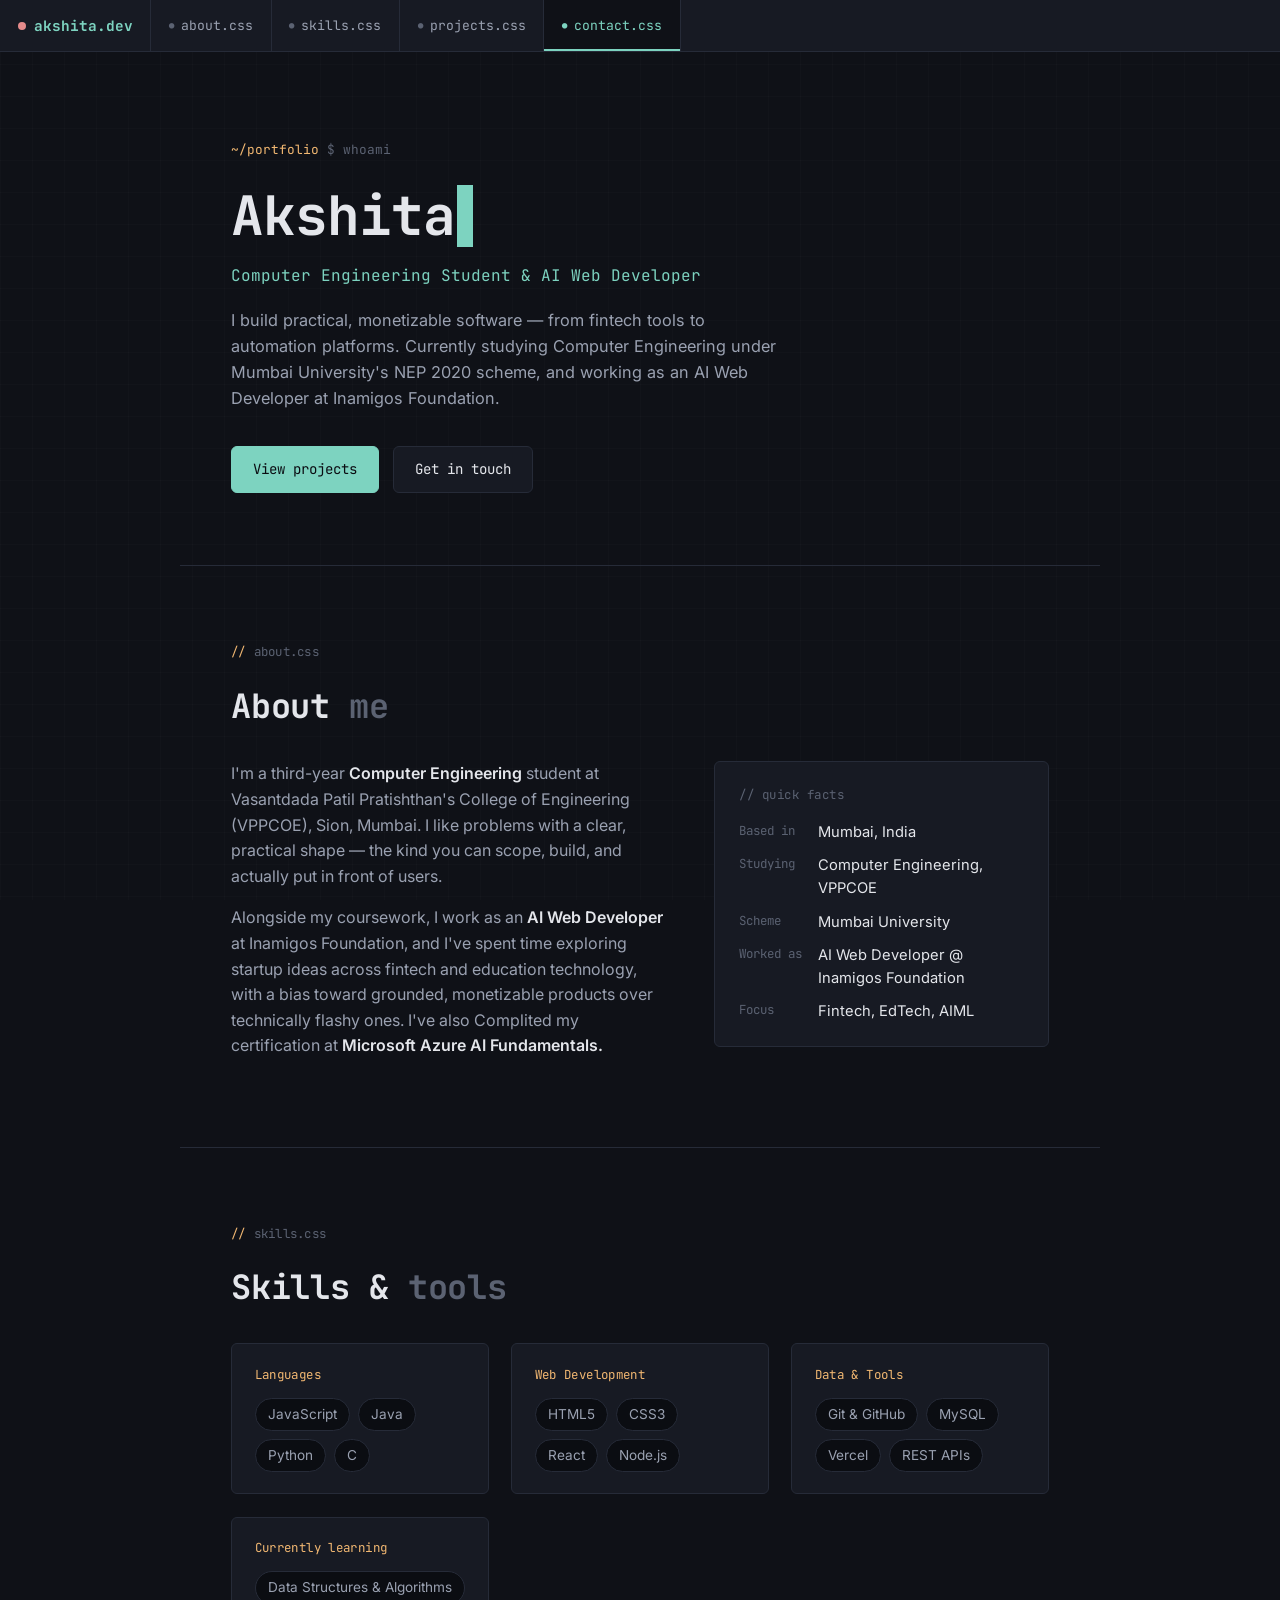
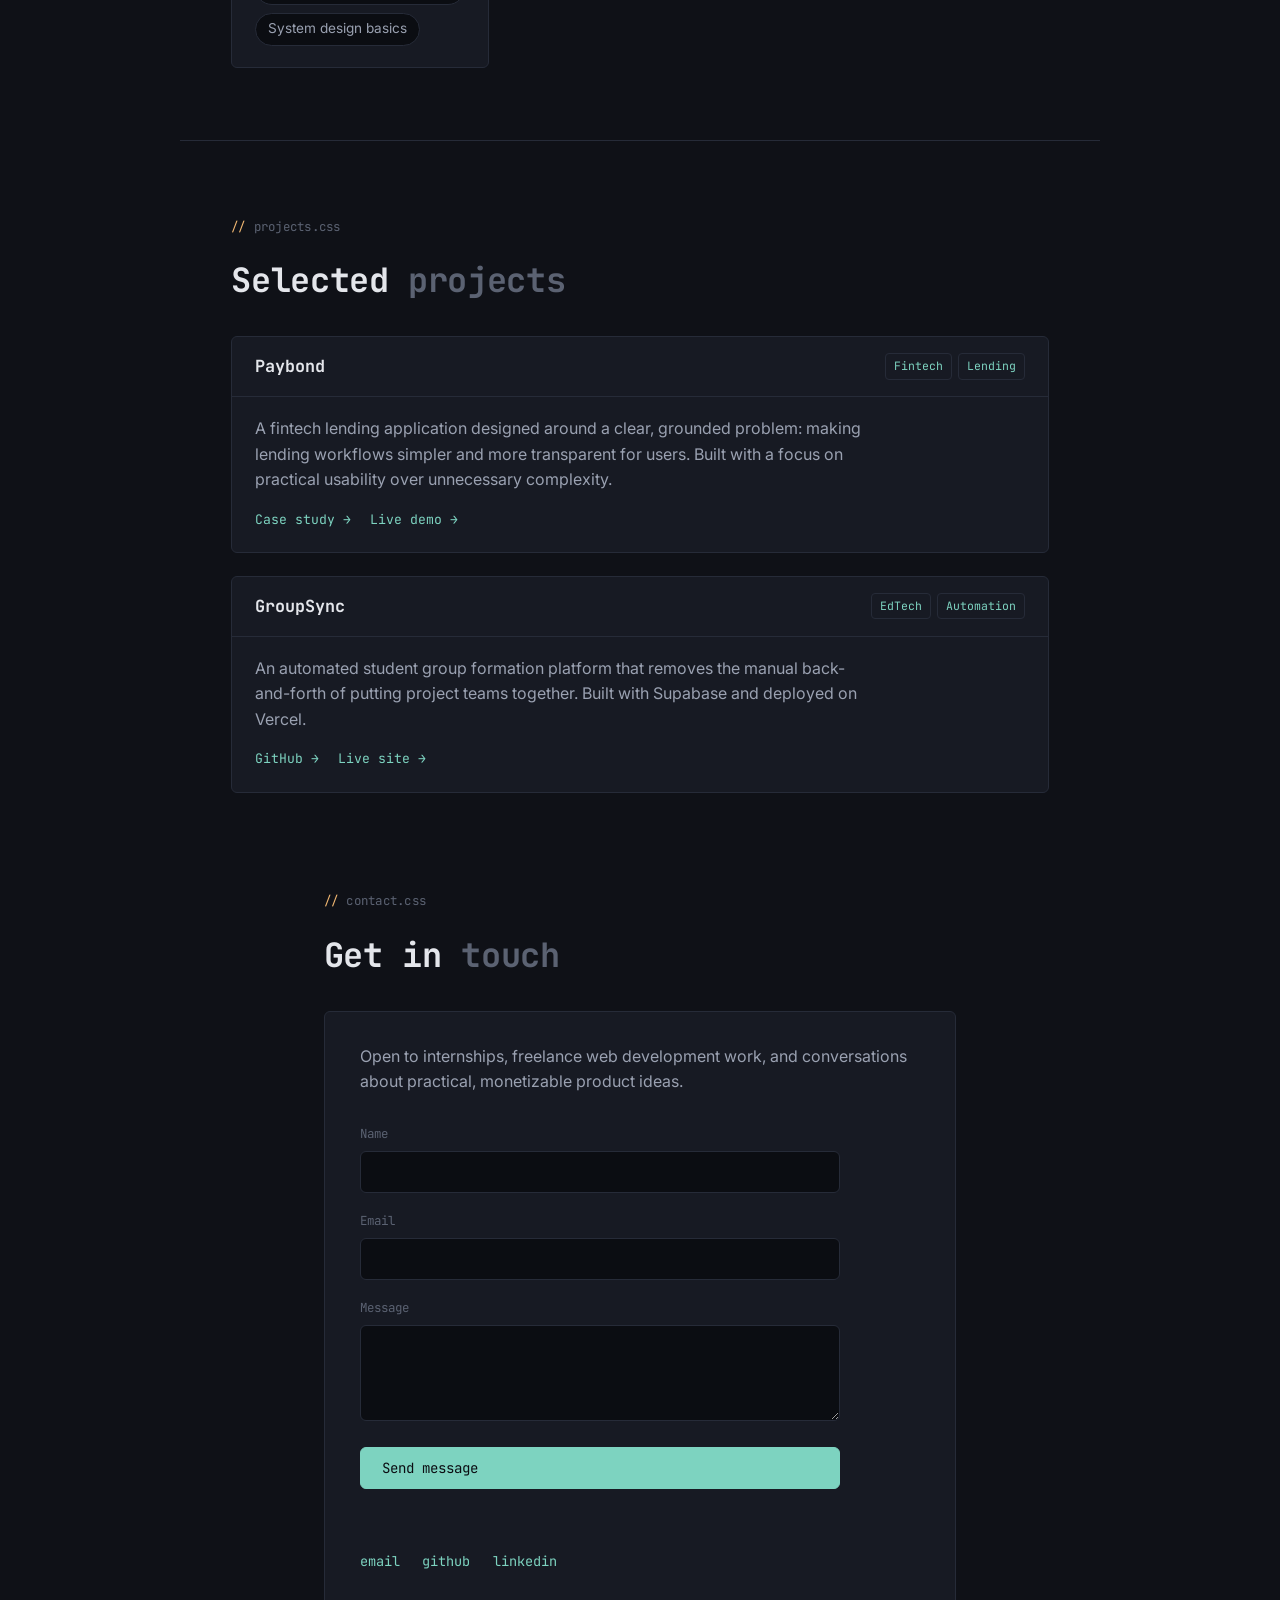
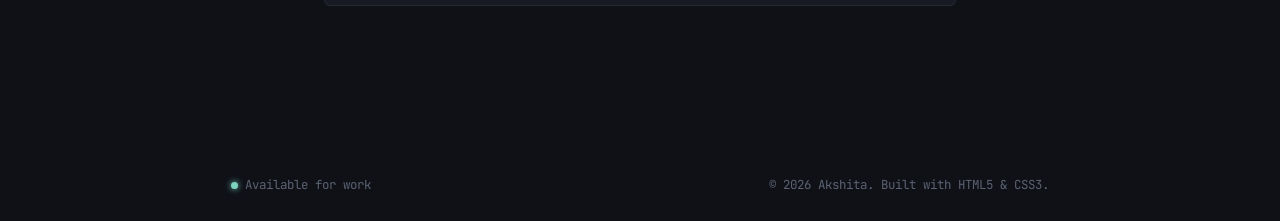
==== HTML 5/index.html @ 2f01c95e "Add Azure certification, languages, and GroupSync live link" ====
<!DOCTYPE html>
<html lang="en">
<head>
<meta charset="UTF-8">
<meta name="viewport" content="width=device-width, initial-scale=1.0">
<title>Akshita — Computer Engineering Portfolio</title>
<meta name="description" content="Portfolio of Akshita, Computer Engineering student and AI Web Developer.">

<!-- Fonts -->
<link rel="preconnect" href="https://fonts.googleapis.com">
<link href="https://fonts.googleapis.com/css2?family=Inter:wght@400;500;600&family=JetBrains+Mono:wght@400;500;700&display=swap" rel="stylesheet">

<!-- One stylesheet per section, plus a shared base -->
<link rel="stylesheet" href="../CSS%203/base.css">
<link rel="stylesheet" href="../CSS%203/header.css">
<link rel="stylesheet" href="../CSS%203/about.css">
<link rel="stylesheet" href="../CSS%203/skills.css">
<link rel="stylesheet" href="../CSS%203/projects.css">
<link rel="stylesheet" href="../CSS%203/contact.css">
<link rel="stylesheet" href="../CSS%203/footer.css">
</head>
<body>

<!-- ============ HEADER / NAV ============ -->
<header>
  <nav class="tabbar" aria-label="Section navigation">
    <div class="tabbar__brand">
      <span class="tabbar__brand-dot" aria-hidden="true"></span>
      akshita.dev
    </div>
    <ul class="tabbar__tabs">
      <li><a href="#about" class="is-active">about.css</a></li>
      <li><a href="#skills">skills.css</a></li>
      <li><a href="#projects">projects.css</a></li>
      <li><a href="#contact">contact.css</a></li>
    </ul>
  </nav>

  <div class="hero">
    <p class="hero__path"><span class="accent">~/portfolio</span> $ whoami</p>
    <h1 class="hero__title">Akshita<span class="cursor">&nbsp;</span></h1>
    <p class="hero__role">Computer Engineering Student &amp; AI Web Developer</p>
    <p class="hero__desc">
      I build practical, monetizable software — from fintech tools to
      automation platforms. Currently studying Computer Engineering under
      Mumbai University's NEP 2020 scheme, and working as an AI Web Developer
      at Inamigos Foundation.
    </p>
    <div class="hero__actions">
      <a href="#projects" class="btn btn-primary">View projects</a>
      <a href="#contact" class="btn">Get in touch</a>
    </div>
  </div>
</header>

<main>

  <!-- ============ ABOUT ============ -->
  <section id="about">
    <p class="file-tag">about.css</p>
    <h2 class="section-title">About <span class="dim">me</span></h2>
    <div class="about__grid">
      <div class="about__text">
        <p>
          I'm a third-year <strong>Computer Engineering</strong> student at
          Vasantdada Patil Pratishthan's College of Engineering (VPPCOE),
          Sion, Mumbai. I like problems with a clear, practical shape —
          the kind you can scope, build, and actually put in front of users.
        </p>
        <p>
          Alongside my coursework, I work as an <strong>AI Web Developer</strong>
          at Inamigos Foundation, and I've spent time exploring startup ideas
          across fintech and education technology, with a bias toward
          grounded, monetizable products over technically flashy ones.
          I've also Complited my certification at <strong>Microsoft Azure AI Fundamentals.</strong>
        </p>
      </div>
      <aside class="about__meta">
        <p class="about__meta-title">// quick facts</p>
        <dl>
          <dt>Based in</dt><dd>Mumbai, India</dd>
          <dt>Studying</dt><dd>Computer Engineering, VPPCOE</dd>
          <dt>Scheme</dt><dd>Mumbai University</dd>
          <dt>Worked as</dt><dd>AI Web Developer @ Inamigos Foundation</dd>
          <dt>Focus</dt><dd>Fintech, EdTech, AIML</dd>
        </dl>
      </aside>
    </div>
  </section>

  <!-- ============ SKILLS ============ -->
  <section id="skills">
    <p class="file-tag">skills.css</p>
    <h2 class="section-title">Skills &amp; <span class="dim">tools</span></h2>
    <div class="skills__groups">
      <div class="skill-card">
        <p class="skill-card__label">Languages</p>
        <ul class="skill-card__list">
          <li>JavaScript</li>
          <li>Java</li>
          <li>Python</li>
          <li>C</li>
        </ul>
      </div>
      <div class="skill-card">
        <p class="skill-card__label">Web Development</p>
        <ul class="skill-card__list">
          <li>HTML5</li>
          <li>CSS3</li>
          <li>React</li>
          <li>Node.js</li>
        </ul>
      </div>
      <div class="skill-card">
        <p class="skill-card__label">Data &amp; Tools</p>
        <ul class="skill-card__list">
          <li>Git &amp; GitHub</li>
          <li>MySQL</li>
          <li>Vercel</li>
          <li>REST APIs</li>
        </ul>
      </div>
      <div class="skill-card">
        <p class="skill-card__label">Currently learning</p>
        <ul class="skill-card__list">
          <li>Data Structures &amp; Algorithms</li>
          <li>System design basics</li>
        </ul>
      </div>
    </div>
  </section>

  <!-- ============ PROJECTS ============ -->
  <section id="projects">
    <p class="file-tag">projects.css</p>
    <h2 class="section-title">Selected <span class="dim">projects</span></h2>
    <div class="projects__list">

      <article class="project-card">
        <div class="project-card__head">
          <span class="project-card__name">Paybond</span>
          <div class="project-card__tags">
            <span>Fintech</span>
            <span>Lending</span>
          </div>
        </div>
        <div class="project-card__body">
          <p>
            A fintech lending application designed around a clear, grounded
            problem: making lending workflows simpler and more transparent
            for users. Built with a focus on practical usability over
            unnecessary complexity.
          </p>
          <div class="project-card__links">
            <a href="#">Case study →</a>
            <a href="#">Live demo →</a>
          </div>
        </div>
      </article>
<article class="project-card">
  <div class="project-card__head">
    <span class="project-card__name">GroupSync</span>
    <div class="project-card__tags">
      <span>EdTech</span>
      <span>Automation</span>
    </div>
  </div>
  <div class="project-card__body">
    <p>
      An automated student group formation platform that removes the
      manual back-and-forth of putting project teams together. Built
      with Supabase and deployed on Vercel.
    </p>
    <div class="project-card__links">
      <a href="#">GitHub →</a>
      <a href="https://mini-project-sem4-supabase.vercel.app/" target="_blank" rel="noopener noreferrer">Live site →</a>
    </div>
  </div>
</article>
  <!-- ============ CONTACT ============ -->
  <section id="contact">
    <p class="file-tag">contact.css</p>
    <h2 class="section-title">Get in <span class="dim">touch</span></h2>
    <div class="contact__panel">
      <p class="contact__intro">
        Open to internships, freelance web development work, and
        conversations about practical, monetizable product ideas.
      </p>
      <form class="contact__form" id="contact-form">
        <div class="field">
          <label for="name">Name</label>
          <input type="text" id="name" name="name" required>
        </div>
        <div class="field">
          <label for="email">Email</label>
          <input type="email" id="email" name="email" required>
        </div>
        <div class="field">
          <label for="message">Message</label>
          <textarea id="message" name="message" rows="4" required></textarea>
        </div>
        <button type="submit" class="btn btn-primary">Send message</button>
        <p class="contact__status" id="contact-status" role="status" aria-live="polite"></p>
      </form>
      <div class="contact__links">
        <a href="mailto:akshita@example.com">email</a>
        <a href="#">github</a>
        <a href="#">linkedin</a>
      </div>
    </div>
  </section>

</main>

<!-- ============ FOOTER ============ -->
<footer class="site-footer">
  <span class="site-footer__status">
    <span class="site-footer__status-dot" aria-hidden="true"></span>
    Available for work
  </span>
  <span>&copy; 2026 Akshita. Built with HTML5 &amp; CSS3.</span>
</footer>

<script src="../JS/script.js"></script>
</body>
</html>
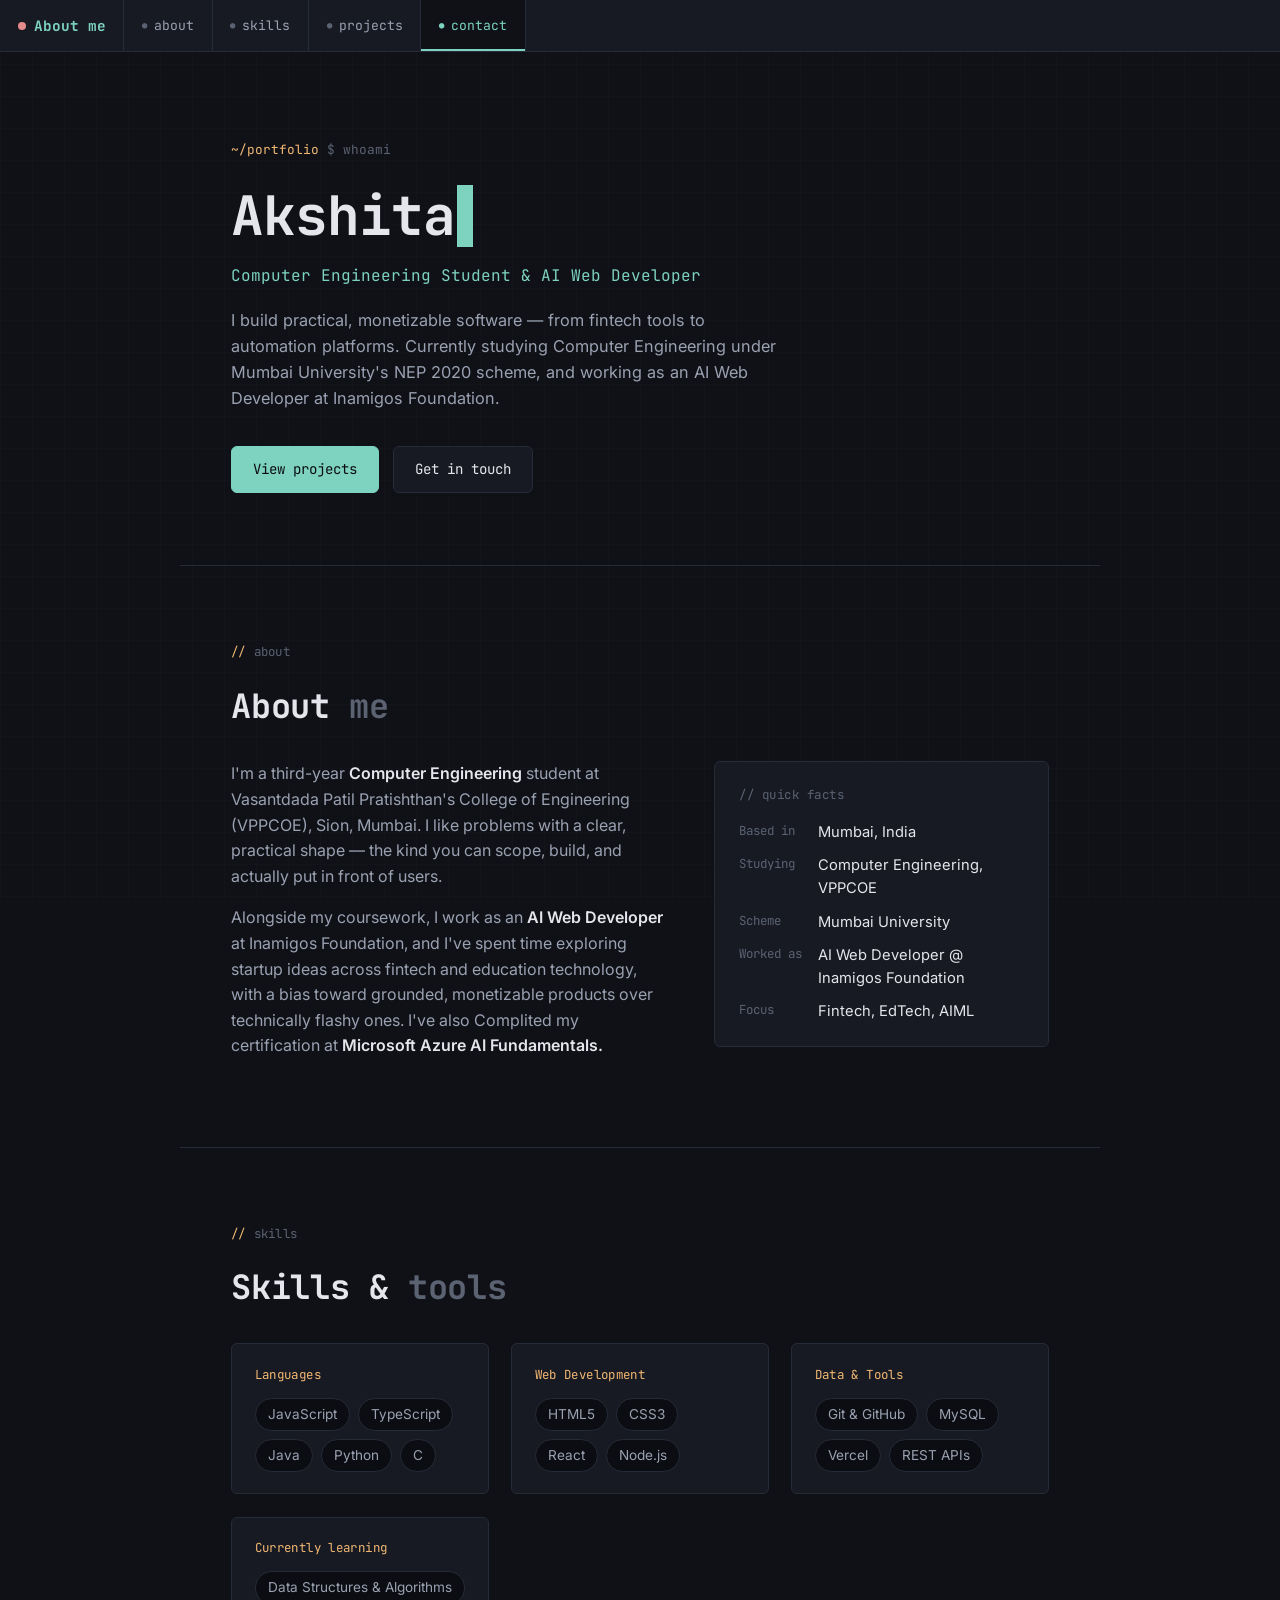
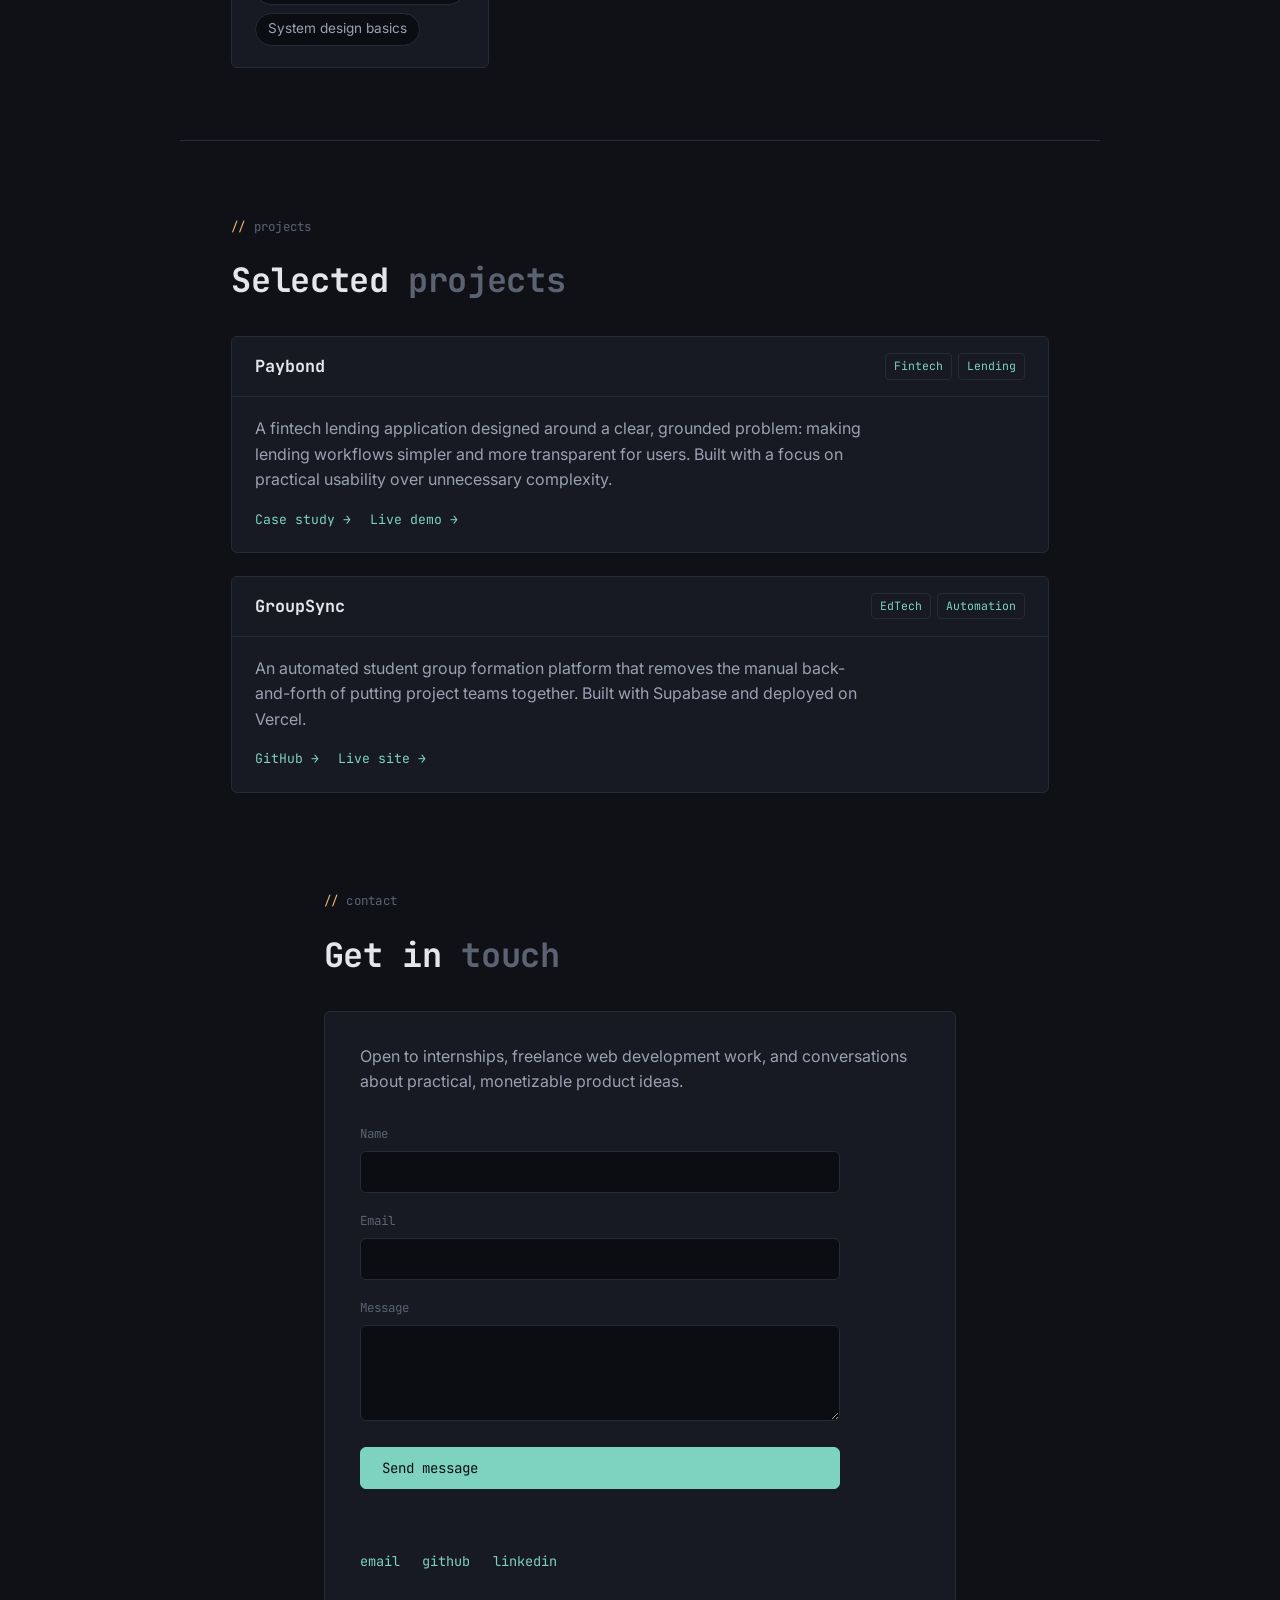
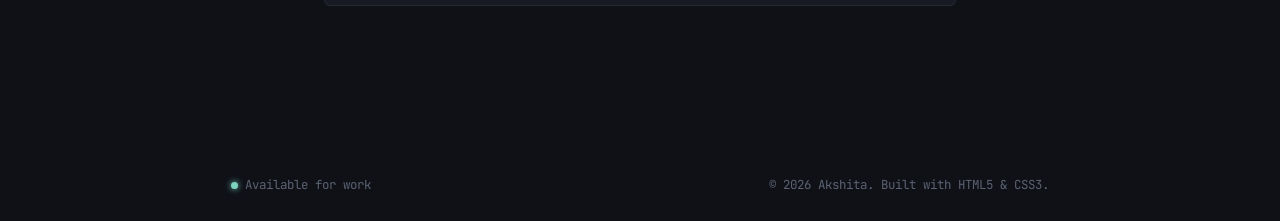
==== commit 3055948d: "I've changed the designes" ====
--- a/HTML 5/index.html
+++ b/HTML 5/index.html
@@ -26,13 +26,13 @@
   <nav class="tabbar" aria-label="Section navigation">
     <div class="tabbar__brand">
       <span class="tabbar__brand-dot" aria-hidden="true"></span>
-      akshita.dev
+      About me
     </div>
     <ul class="tabbar__tabs">
-      <li><a href="#about" class="is-active">about.css</a></li>
-      <li><a href="#skills">skills.css</a></li>
-      <li><a href="#projects">projects.css</a></li>
-      <li><a href="#contact">contact.css</a></li>
+      <li><a href="#about" class="is-active">about</a></li>
+      <li><a href="#skills">skills</a></li>
+      <li><a href="#projects">projects</a></li>
+      <li><a href="#contact">contact</a></li>
     </ul>
   </nav>
 
@@ -57,7 +57,7 @@
 
   <!-- ============ ABOUT ============ -->
   <section id="about">
-    <p class="file-tag">about.css</p>
+    <p class="file-tag">about</p>
     <h2 class="section-title">About <span class="dim">me</span></h2>
     <div class="about__grid">
       <div class="about__text">
@@ -90,13 +90,14 @@
 
   <!-- ============ SKILLS ============ -->
   <section id="skills">
-    <p class="file-tag">skills.css</p>
+    <p class="file-tag">skills</p>
     <h2 class="section-title">Skills &amp; <span class="dim">tools</span></h2>
     <div class="skills__groups">
       <div class="skill-card">
         <p class="skill-card__label">Languages</p>
         <ul class="skill-card__list">
           <li>JavaScript</li>
+          <li>TypeScript</li>
           <li>Java</li>
           <li>Python</li>
           <li>C</li>
@@ -132,7 +133,7 @@
 
   <!-- ============ PROJECTS ============ -->
   <section id="projects">
-    <p class="file-tag">projects.css</p>
+    <p class="file-tag">projects</p>
     <h2 class="section-title">Selected <span class="dim">projects</span></h2>
     <div class="projects__list">
 
@@ -179,7 +180,7 @@
 </article>
   <!-- ============ CONTACT ============ -->
   <section id="contact">
-    <p class="file-tag">contact.css</p>
+    <p class="file-tag">contact</p>
     <h2 class="section-title">Get in <span class="dim">touch</span></h2>
     <div class="contact__panel">
       <p class="contact__intro">
@@ -203,10 +204,10 @@
         <p class="contact__status" id="contact-status" role="status" aria-live="polite"></p>
       </form>
       <div class="contact__links">
-        <a href="mailto:akshita@example.com">email</a>
-        <a href="#">github</a>
-        <a href="#">linkedin</a>
-      </div>
+  <a href="akshitagidde9@gmail.com">email</a>
+  <a href="https://github.com/akshitagidde" target="_blank" rel="noopener noreferrer">github</a>
+  <a href="https://www.linkedin.com/in/akshita-gidde-96129b32b/" target="_blank" rel="noopener noreferrer">linkedin</a>
+</div>
     </div>
   </section>
 
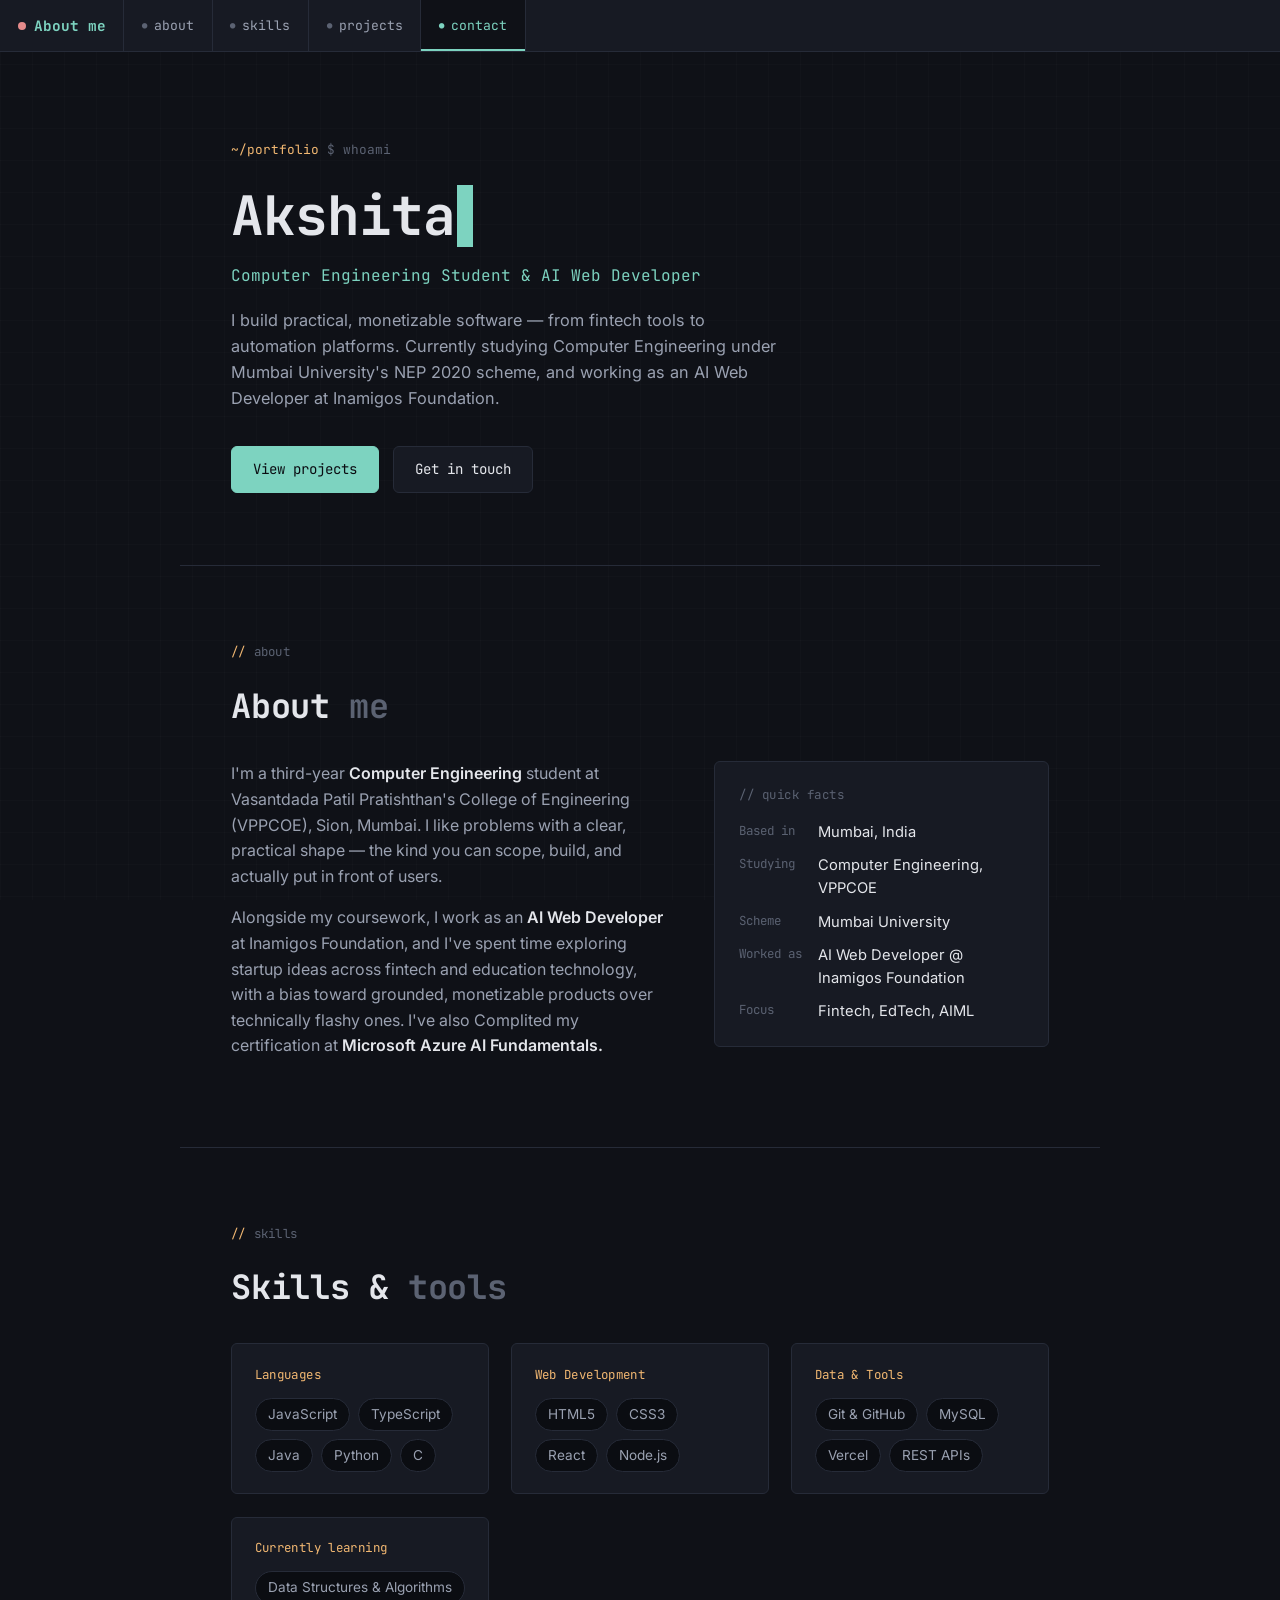
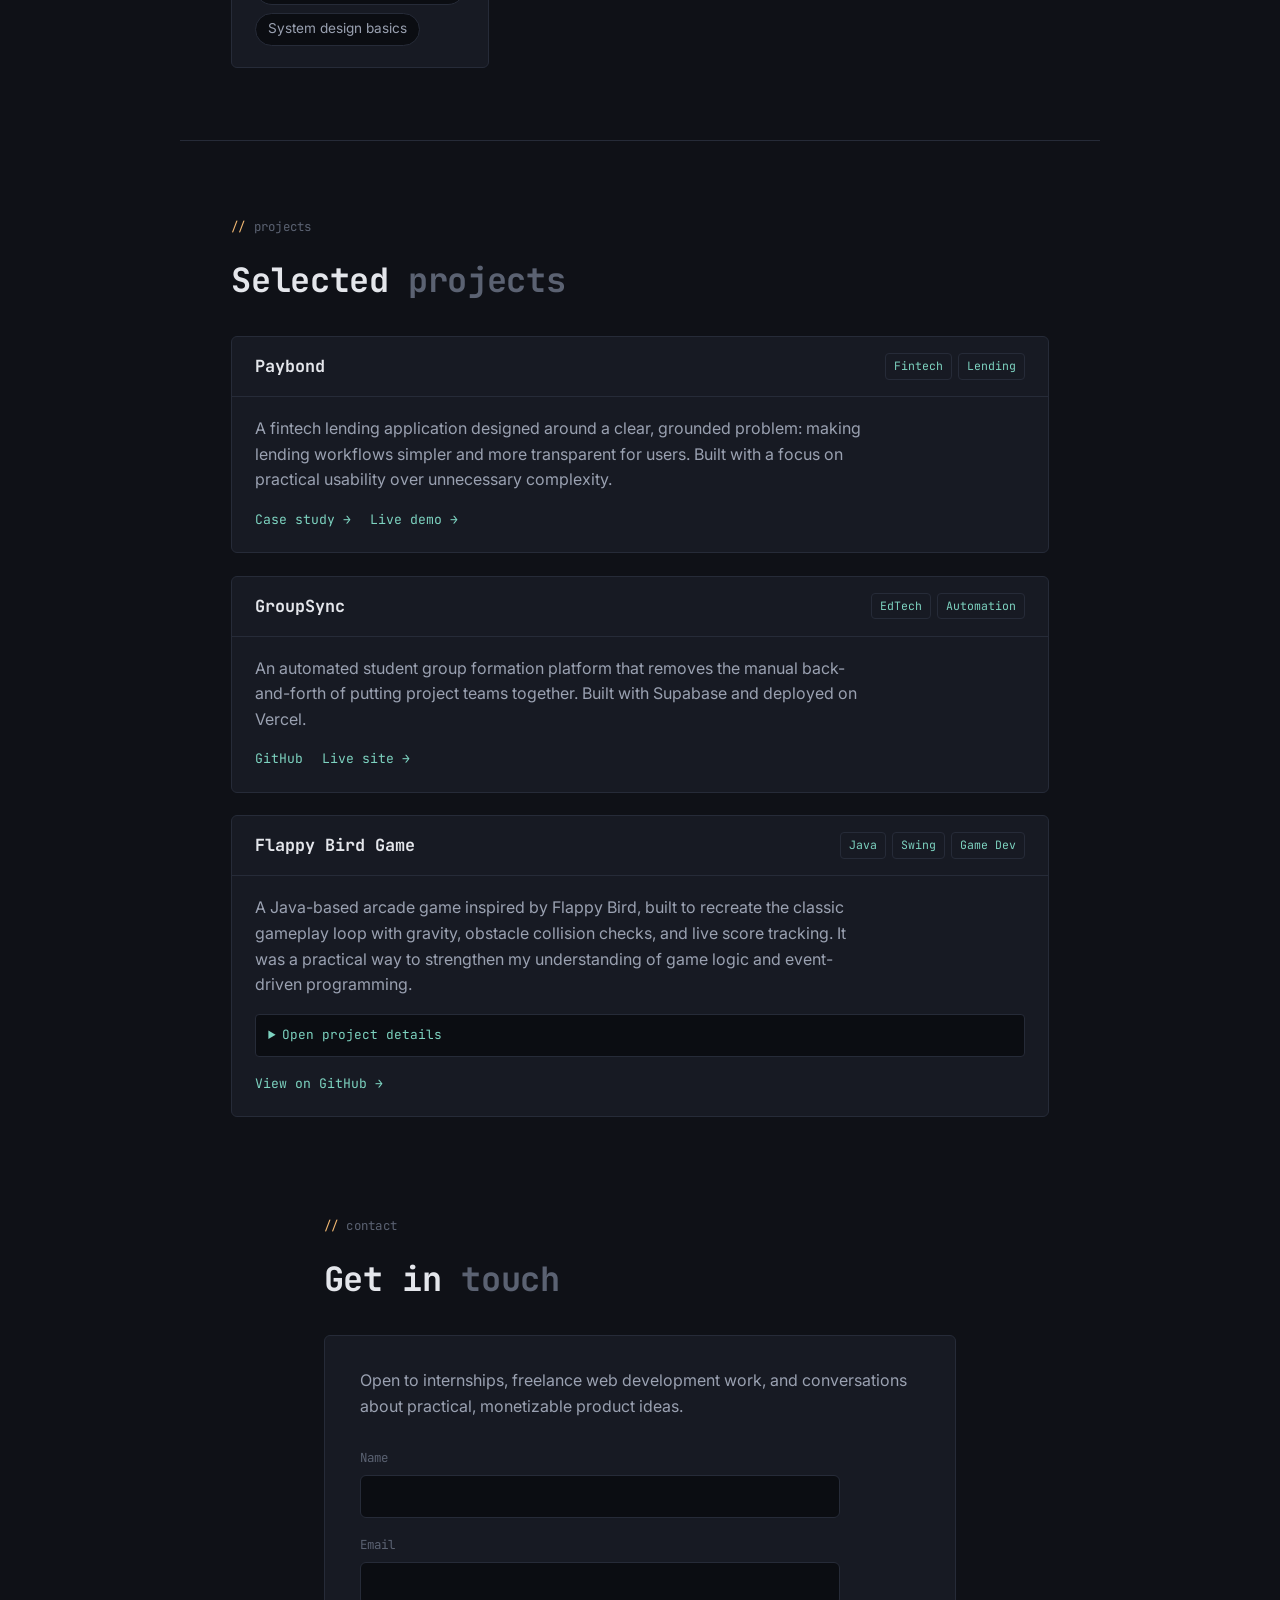
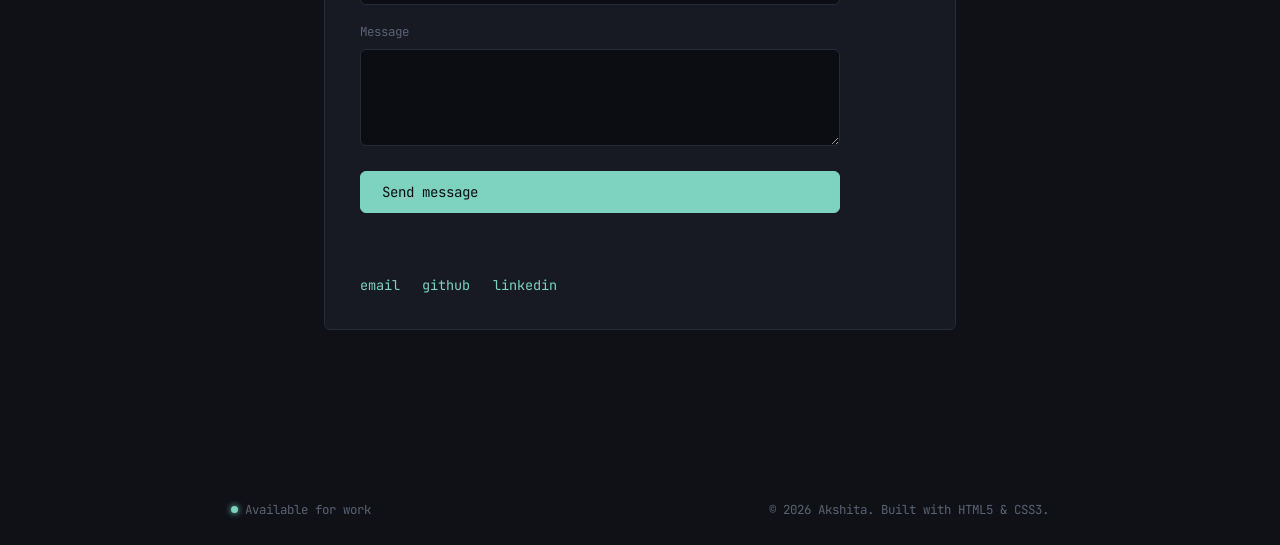
==== commit 5d0283e7: "Added new java project" ====
--- a/HTML 5/index.html
+++ b/HTML 5/index.html
@@ -173,11 +173,41 @@
       with Supabase and deployed on Vercel.
     </p>
     <div class="project-card__links">
-      <a href="#">GitHub →</a>
+        <a href="https://github.com/jaydavane207-cyber/Mini-Project-Sem4.git" target="_blank" rel="noopener noreferrer">GitHub</a>
       <a href="https://mini-project-sem4-supabase.vercel.app/" target="_blank" rel="noopener noreferrer">Live site →</a>
     </div>
   </div>
 </article>
+
+      <article class="project-card">
+        <div class="project-card__head">
+          <span class="project-card__name">Flappy Bird Game</span>
+          <div class="project-card__tags">
+            <span>Java</span>
+            <span>Swing</span>
+            <span>Game Dev</span>
+          </div>
+        </div>
+        <div class="project-card__body">
+          <p>
+            A Java-based arcade game inspired by Flappy Bird, built to recreate
+            the classic gameplay loop with gravity, obstacle collision checks,
+            and live score tracking. It was a practical way to strengthen my
+            understanding of game logic and event-driven programming.
+          </p>
+          <details class="project-card__details">
+            <summary>Open project details</summary>
+            <div class="project-card__detail-content">
+              <p><strong>What I built:</strong> A complete side-scrolling game with bird movement, pipe obstacles, point counting, and a restart flow after collision.</p>
+              <p><strong>What I used:</strong> Java Swing for rendering, keyboard input, and the interactive game loop.</p>
+              <p><strong>What I learned:</strong> How to think in frames, handle collisions carefully, and design gameplay that feels responsive and smooth.</p>
+            </div>
+          </details>
+          <div class="project-card__links">
+            <a href="https://github.com/akshitagidde/Flappy-Bird-Game-using-java-" target="_blank" rel="noopener noreferrer">View on GitHub →</a>
+          </div>
+        </div>
+      </article>
   <!-- ============ CONTACT ============ -->
   <section id="contact">
     <p class="file-tag">contact</p>
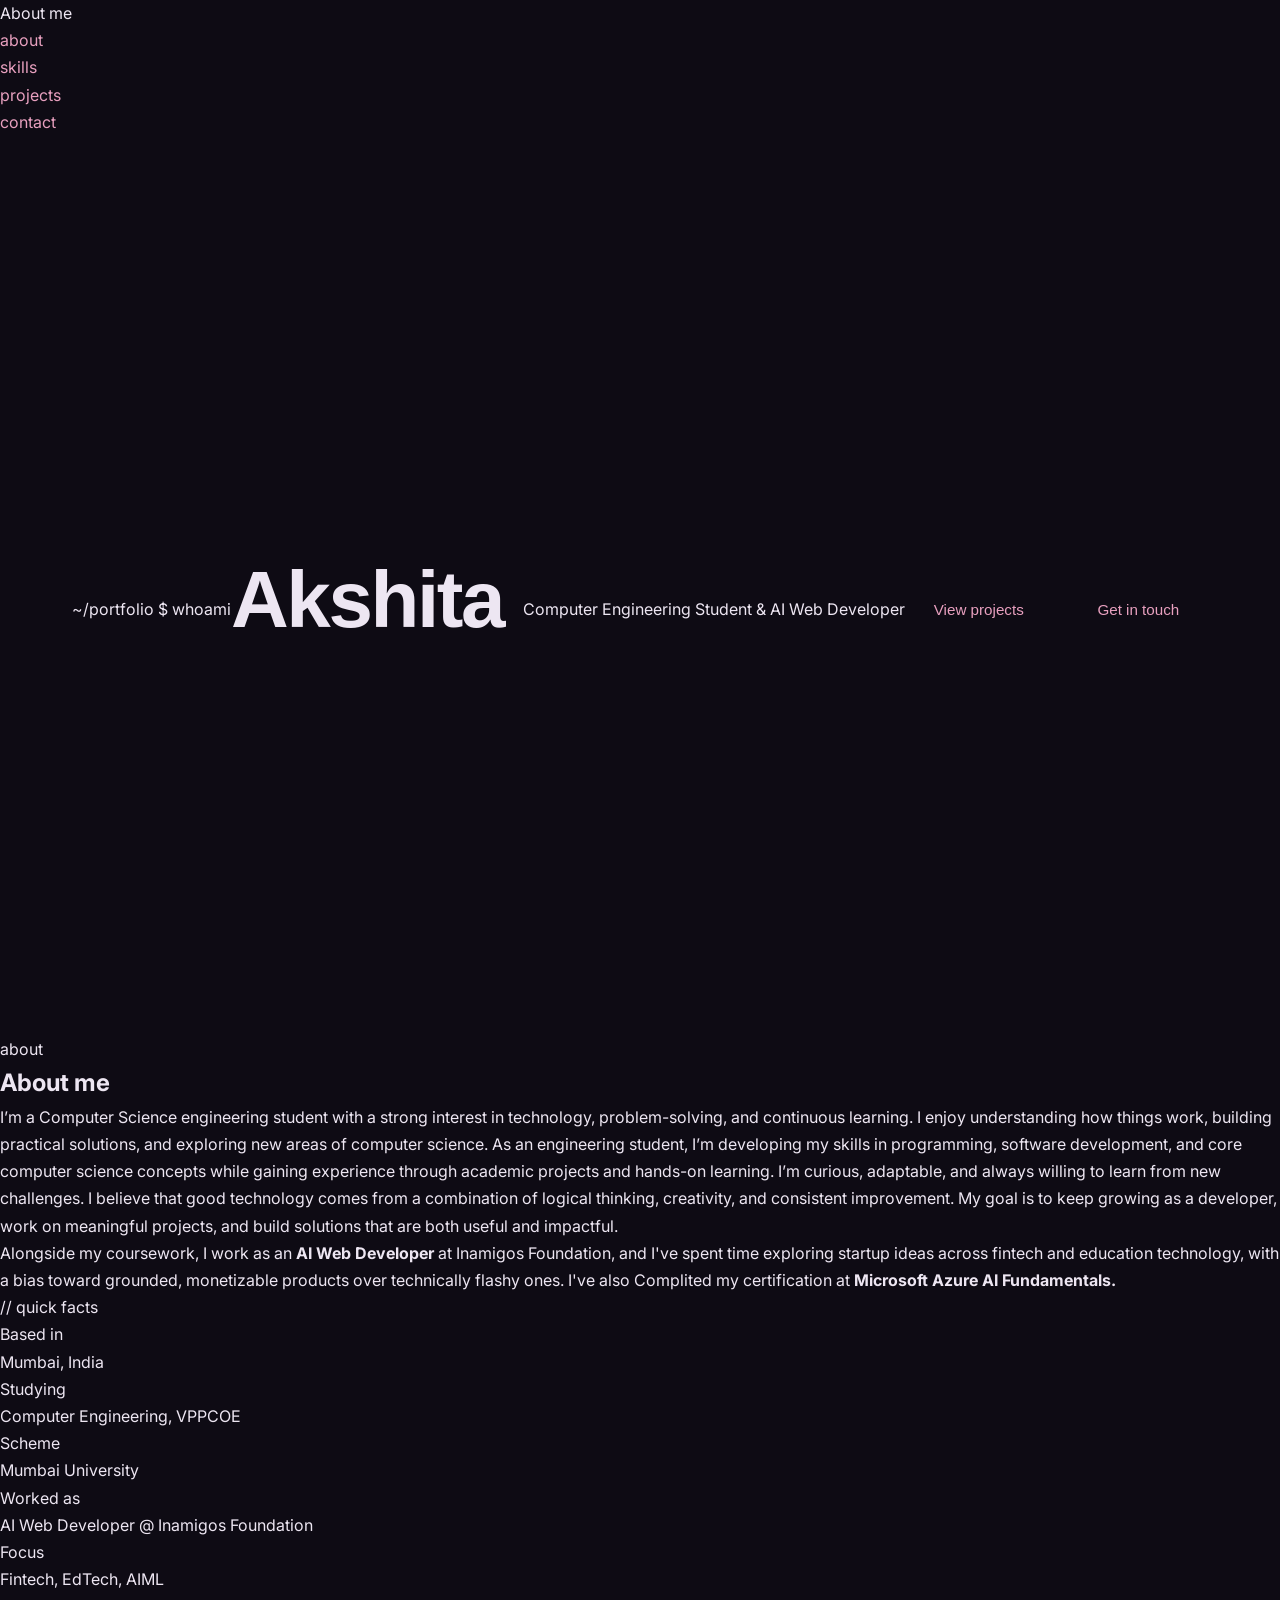
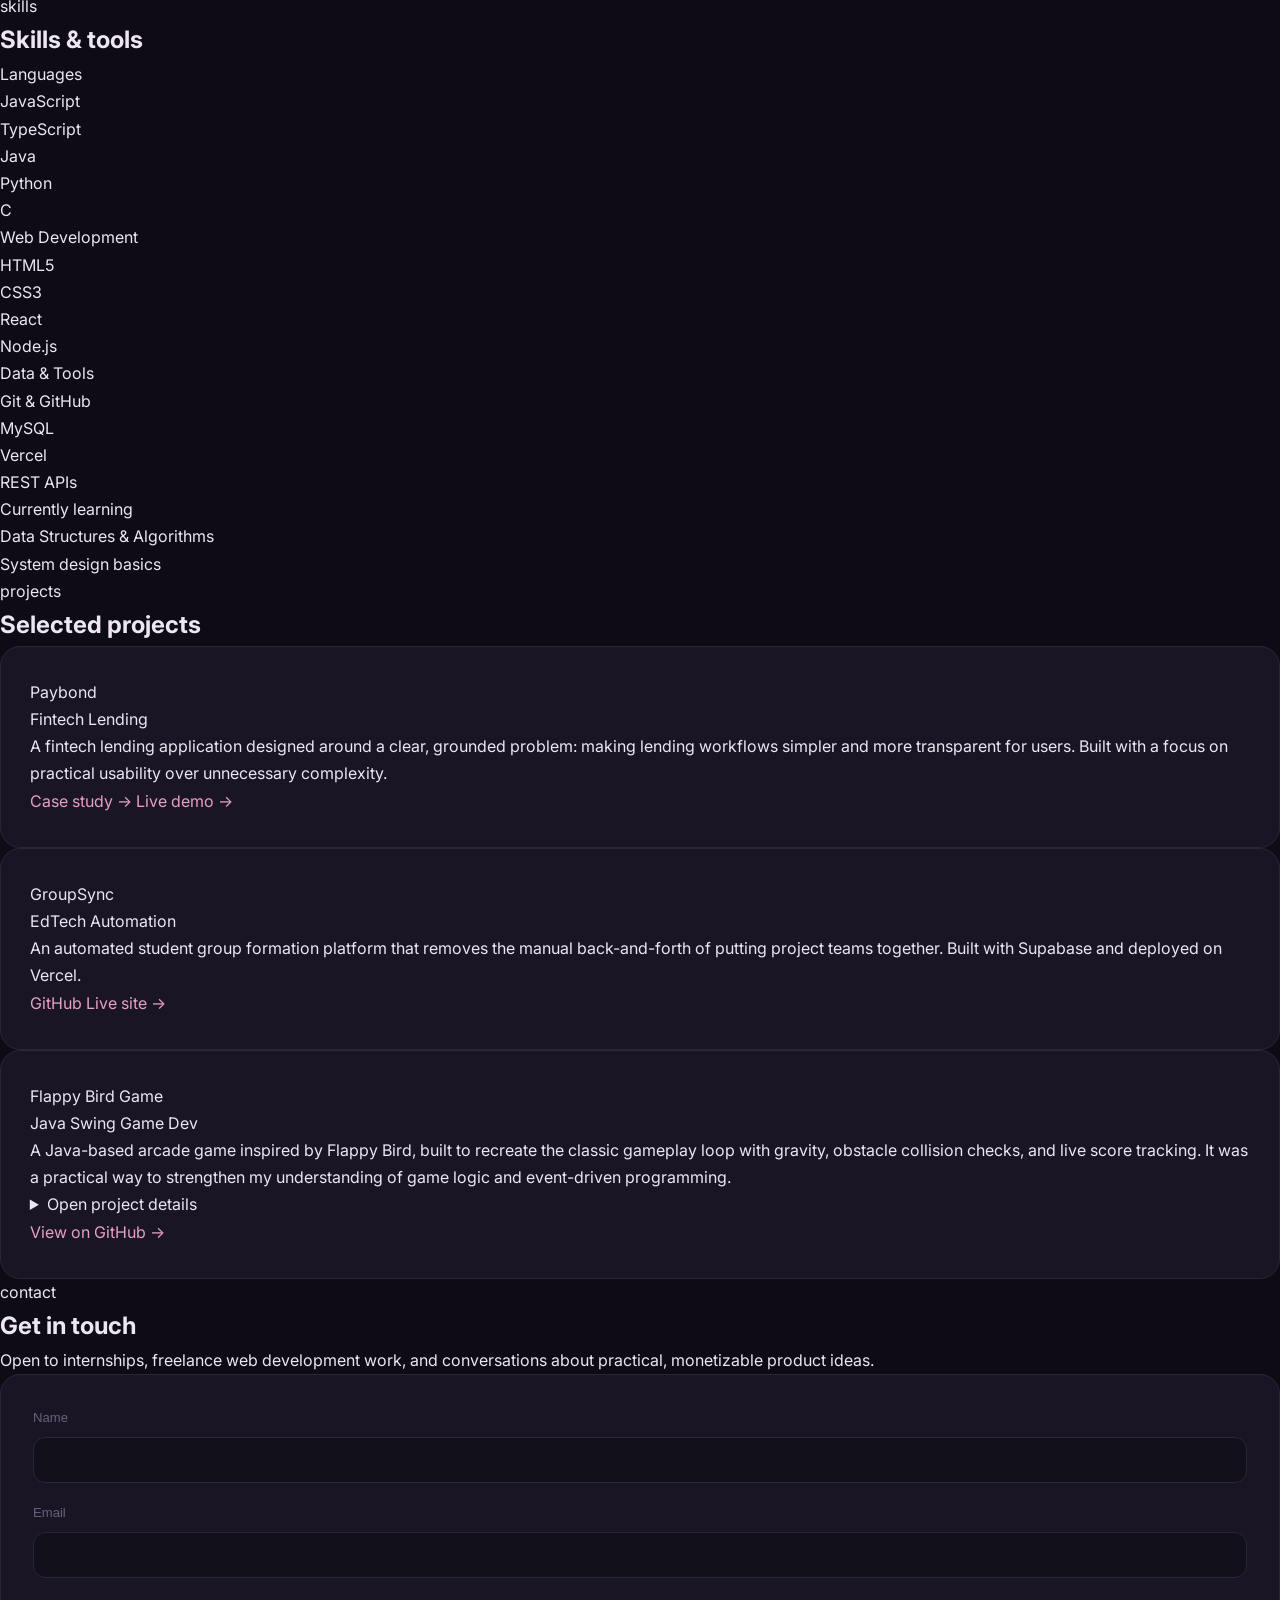
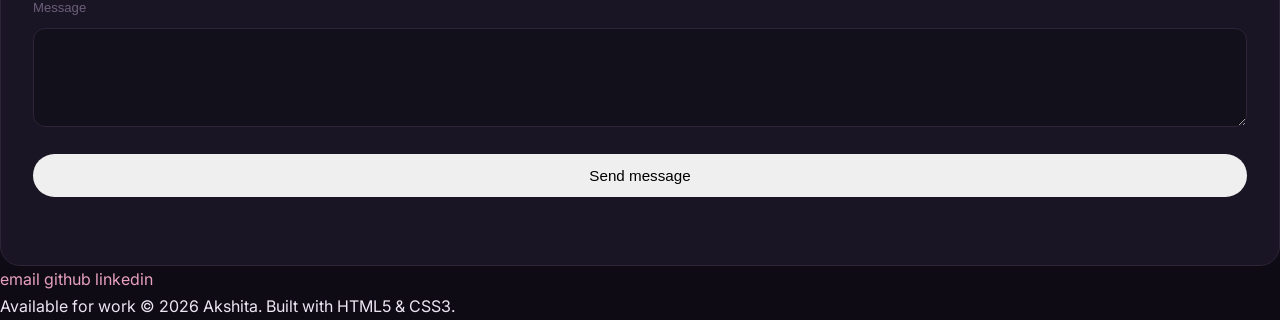
==== commit f03ee319: "Added new designs" ====
--- a/HTML 5/index.html
+++ b/HTML 5/index.html
@@ -41,10 +41,7 @@
     <h1 class="hero__title">Akshita<span class="cursor">&nbsp;</span></h1>
     <p class="hero__role">Computer Engineering Student &amp; AI Web Developer</p>
     <p class="hero__desc">
-      I build practical, monetizable software — from fintech tools to
-      automation platforms. Currently studying Computer Engineering under
-      Mumbai University's NEP 2020 scheme, and working as an AI Web Developer
-      at Inamigos Foundation.
+       
     </p>
     <div class="hero__actions">
       <a href="#projects" class="btn btn-primary">View projects</a>
@@ -62,10 +59,14 @@
     <div class="about__grid">
       <div class="about__text">
         <p>
-          I'm a third-year <strong>Computer Engineering</strong> student at
-          Vasantdada Patil Pratishthan's College of Engineering (VPPCOE),
-          Sion, Mumbai. I like problems with a clear, practical shape —
-          the kind you can scope, build, and actually put in front of users.
+       
+
+I’m a Computer Science engineering student with a strong interest in technology, problem-solving, and continuous learning. I enjoy understanding how things work, building practical solutions, and exploring new areas of computer science.
+
+As an engineering student, I’m developing my skills in programming, software development, and core computer science concepts while gaining experience through academic projects and hands-on learning. I’m curious, adaptable, and always willing to learn from new challenges.
+
+I believe that good technology comes from a combination of logical thinking, creativity, and consistent improvement. My goal is to keep growing as a developer, work on meaningful projects, and build solutions that are both useful and impactful.
+
         </p>
         <p>
           Alongside my coursework, I work as an <strong>AI Web Developer</strong>
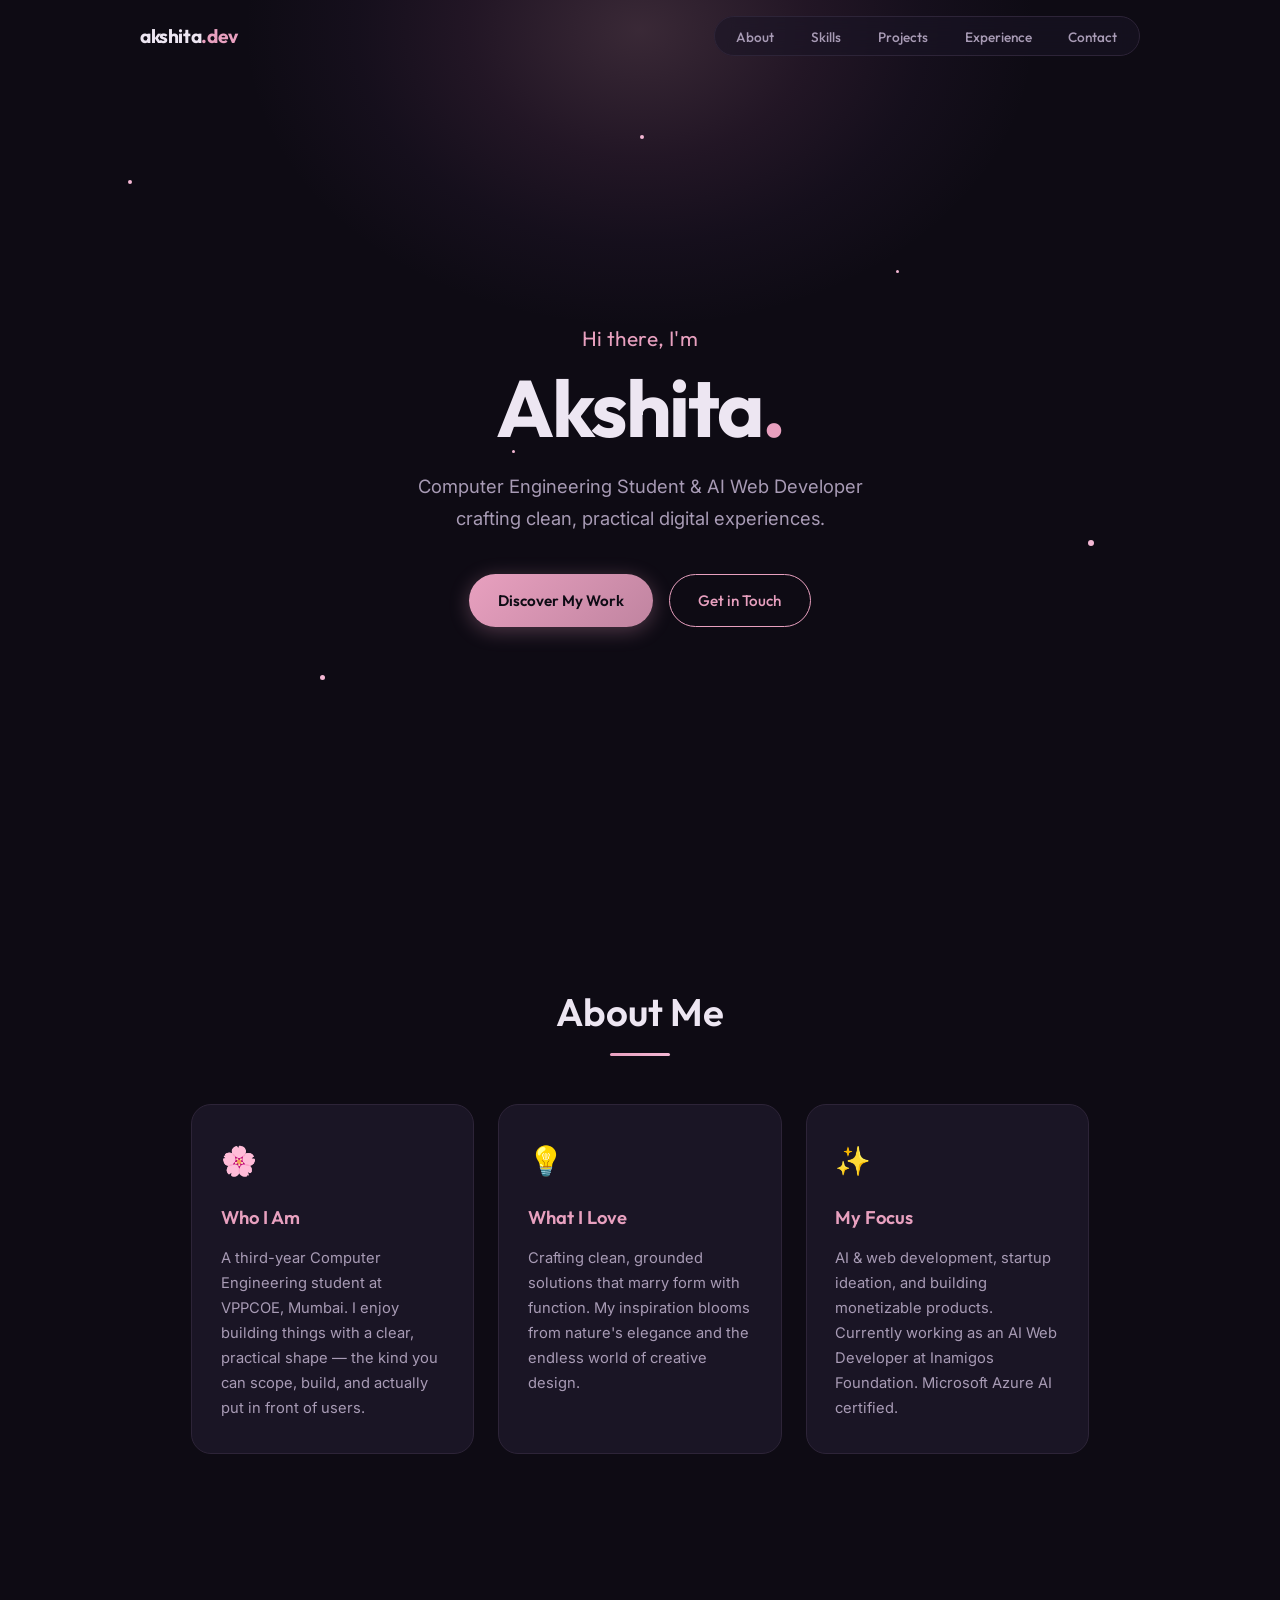
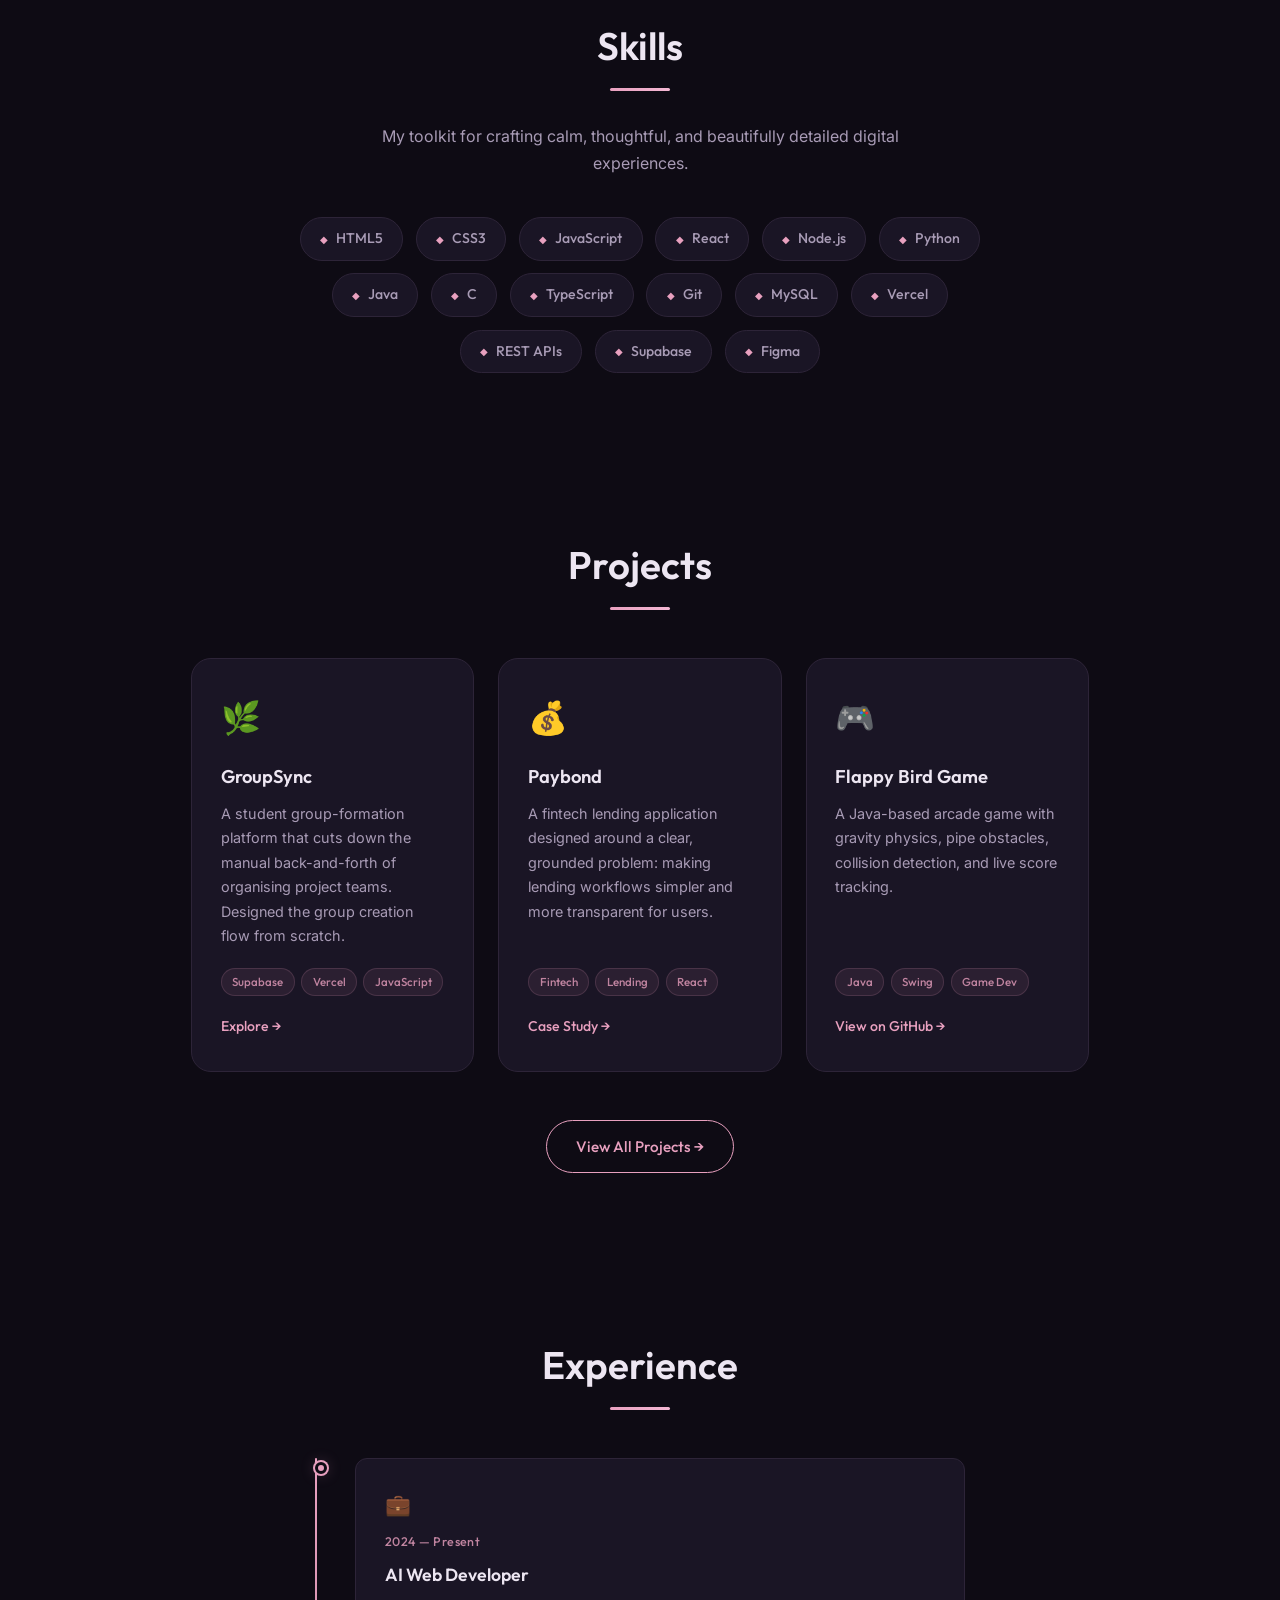
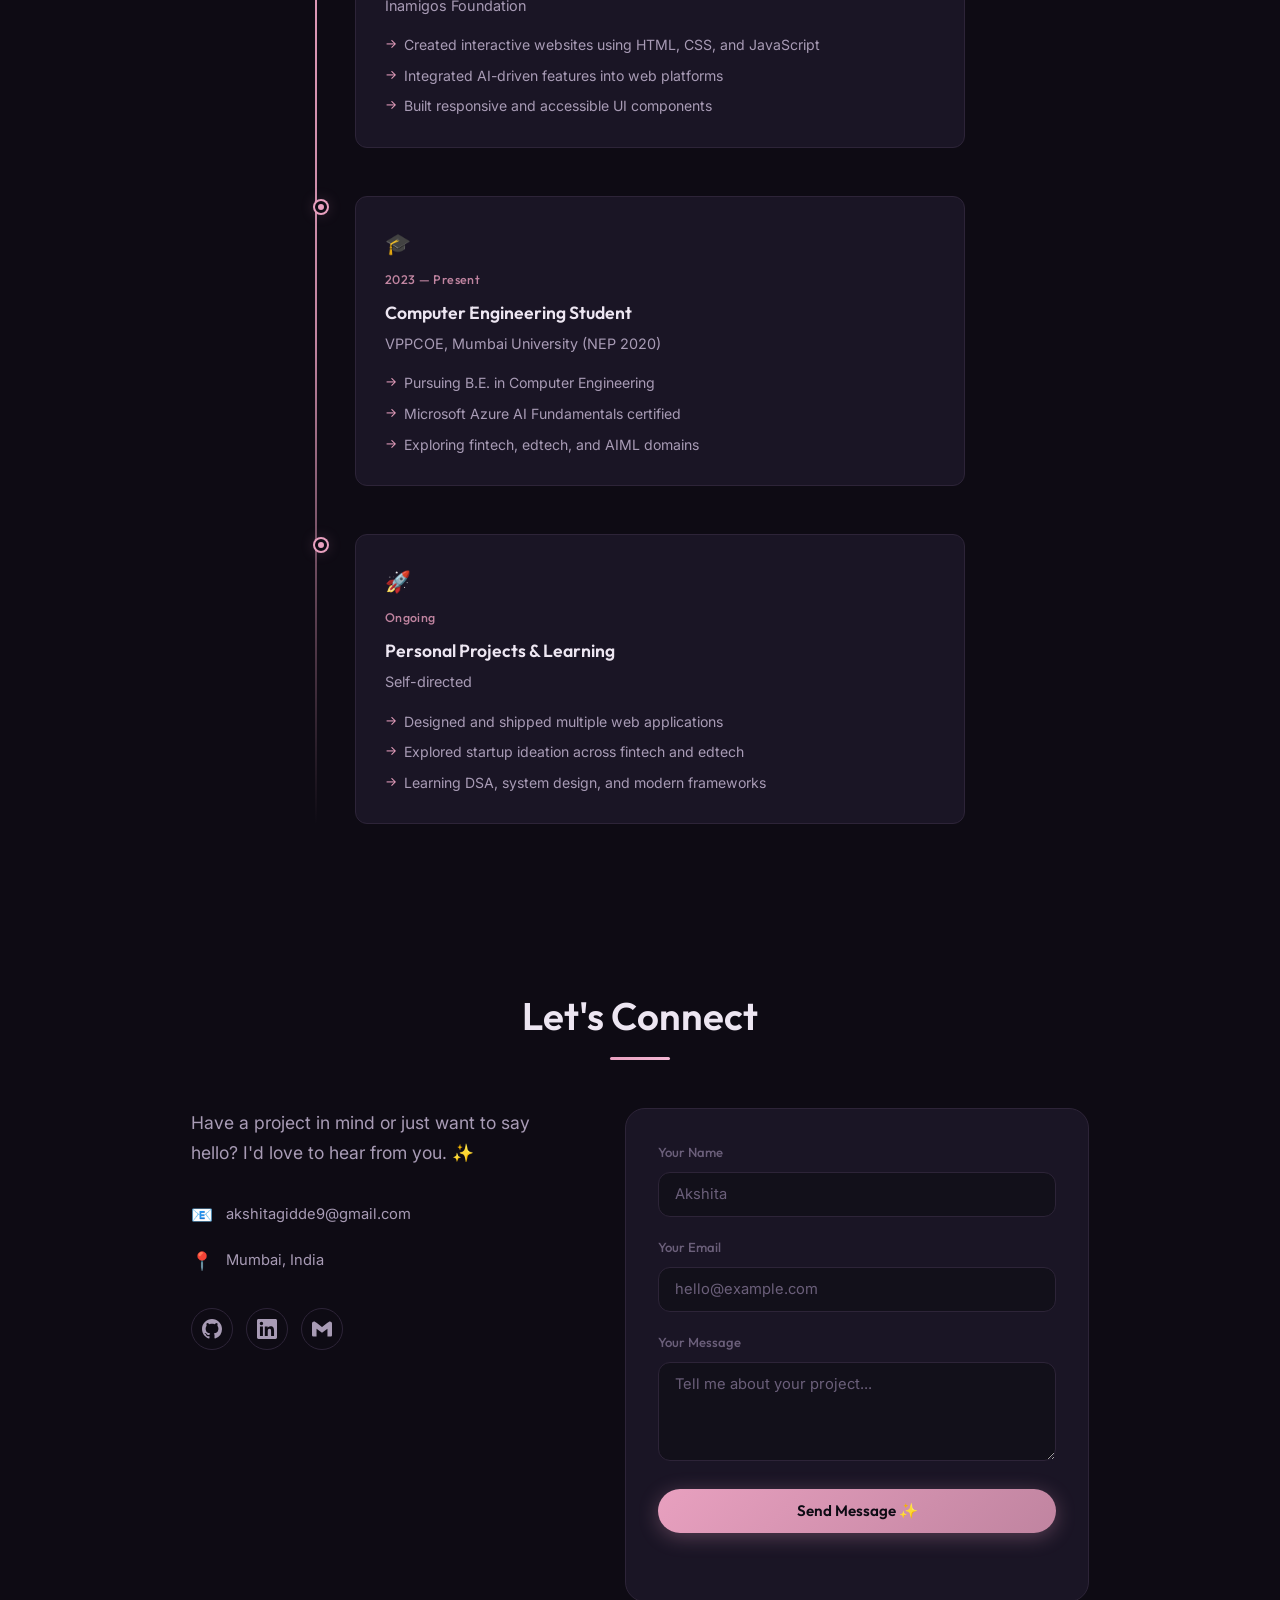
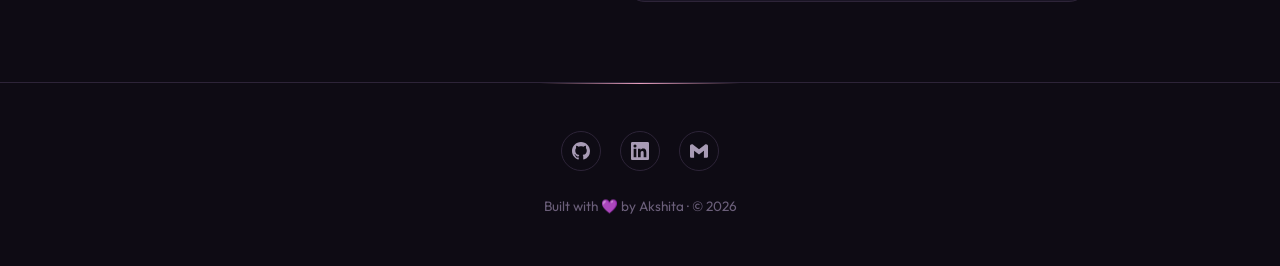
==== commit ef465a0e: "Added new designs" ====
--- a/HTML 5/index.html
+++ b/HTML 5/index.html
@@ -1,258 +1,267 @@
-<!DOCTYPE html>
+﻿<!DOCTYPE html>
 <html lang="en">
 <head>
-<meta charset="UTF-8">
-<meta name="viewport" content="width=device-width, initial-scale=1.0">
-<title>Akshita — Computer Engineering Portfolio</title>
-<meta name="description" content="Portfolio of Akshita, Computer Engineering student and AI Web Developer.">
-
-<!-- Fonts -->
-<link rel="preconnect" href="https://fonts.googleapis.com">
-<link href="https://fonts.googleapis.com/css2?family=Inter:wght@400;500;600&family=JetBrains+Mono:wght@400;500;700&display=swap" rel="stylesheet">
-
-<!-- One stylesheet per section, plus a shared base -->
-<link rel="stylesheet" href="../CSS%203/base.css">
-<link rel="stylesheet" href="../CSS%203/header.css">
-<link rel="stylesheet" href="../CSS%203/about.css">
-<link rel="stylesheet" href="../CSS%203/skills.css">
-<link rel="stylesheet" href="../CSS%203/projects.css">
-<link rel="stylesheet" href="../CSS%203/contact.css">
-<link rel="stylesheet" href="../CSS%203/footer.css">
+  <meta charset="UTF-8">
+  <meta name="viewport" content="width=device-width, initial-scale=1.0">
+  <title>Akshita — Computer Engineering Portfolio</title>
+  <meta name="description" content="Portfolio of Akshita, Computer Engineering student and AI Web Developer building practical, beautiful digital products.">
+  <link rel="preconnect" href="https://fonts.googleapis.com">
+  <link rel="preconnect" href="https://fonts.gstatic.com" crossorigin>
+  <link href="https://fonts.googleapis.com/css2?family=Inter:wght@400;500;600&family=Outfit:wght@300;400;500;600;700&display=swap" rel="stylesheet">
+  <link rel="stylesheet" href="../CSS%203/base.css">
+  <link rel="stylesheet" href="../CSS%203/animations.css">
+  <link rel="stylesheet" href="../CSS%203/header.css">
+  <link rel="stylesheet" href="../CSS%203/about.css">
+  <link rel="stylesheet" href="../CSS%203/skills.css">
+  <link rel="stylesheet" href="../CSS%203/projects.css">
+  <link rel="stylesheet" href="../CSS%203/experience.css">
+  <link rel="stylesheet" href="../CSS%203/contact.css">
+  <link rel="stylesheet" href="../CSS%203/footer.css">
 </head>
 <body>
 
-<!-- ============ HEADER / NAV ============ -->
-<header>
-  <nav class="tabbar" aria-label="Section navigation">
-    <div class="tabbar__brand">
-      <span class="tabbar__brand-dot" aria-hidden="true"></span>
-      About me
-    </div>
-    <ul class="tabbar__tabs">
-      <li><a href="#about" class="is-active">about</a></li>
-      <li><a href="#skills">skills</a></li>
-      <li><a href="#projects">projects</a></li>
-      <li><a href="#contact">contact</a></li>
-    </ul>
+  <!-- Navigation -->
+  <nav class="nav" id="main-nav">
+    <div class="nav__inner">
+      <a href="index.html" class="nav__brand">akshita<span>.dev</span></a>
+      <button class="nav__toggle" id="nav-toggle" aria-label="Toggle menu">
+        <span></span><span></span><span></span>
+      </button>
+      <ul class="nav__links" id="nav-links">
+        <li><a href="#about" class="nav__link">About</a></li>
+        <li><a href="#skills" class="nav__link">Skills</a></li>
+        <li><a href="#projects" class="nav__link">Projects</a></li>
+        <li><a href="#experience" class="nav__link">Experience</a></li>
+        <li><a href="#contact" class="nav__link">Contact</a></li>
+      </ul>
+    </div>
   </nav>
 
-  <div class="hero">
-    <p class="hero__path"><span class="accent">~/portfolio</span> $ whoami</p>
-    <h1 class="hero__title">Akshita<span class="cursor">&nbsp;</span></h1>
-    <p class="hero__role">Computer Engineering Student &amp; AI Web Developer</p>
-    <p class="hero__desc">
-       
-    </p>
-    <div class="hero__actions">
-      <a href="#projects" class="btn btn-primary">View projects</a>
-      <a href="#contact" class="btn">Get in touch</a>
-    </div>
-  </div>
-</header>
-
-<main>
-
-  <!-- ============ ABOUT ============ -->
-  <section id="about">
-    <p class="file-tag">about</p>
-    <h2 class="section-title">About <span class="dim">me</span></h2>
-    <div class="about__grid">
-      <div class="about__text">
-        <p>
-       
-
-I’m a Computer Science engineering student with a strong interest in technology, problem-solving, and continuous learning. I enjoy understanding how things work, building practical solutions, and exploring new areas of computer science.
-
-As an engineering student, I’m developing my skills in programming, software development, and core computer science concepts while gaining experience through academic projects and hands-on learning. I’m curious, adaptable, and always willing to learn from new challenges.
-
-I believe that good technology comes from a combination of logical thinking, creativity, and consistent improvement. My goal is to keep growing as a developer, work on meaningful projects, and build solutions that are both useful and impactful.
-
-        </p>
-        <p>
-          Alongside my coursework, I work as an <strong>AI Web Developer</strong>
-          at Inamigos Foundation, and I've spent time exploring startup ideas
-          across fintech and education technology, with a bias toward
-          grounded, monetizable products over technically flashy ones.
-          I've also Complited my certification at <strong>Microsoft Azure AI Fundamentals.</strong>
-        </p>
-      </div>
-      <aside class="about__meta">
-        <p class="about__meta-title">// quick facts</p>
-        <dl>
-          <dt>Based in</dt><dd>Mumbai, India</dd>
-          <dt>Studying</dt><dd>Computer Engineering, VPPCOE</dd>
-          <dt>Scheme</dt><dd>Mumbai University</dd>
-          <dt>Worked as</dt><dd>AI Web Developer @ Inamigos Foundation</dd>
-          <dt>Focus</dt><dd>Fintech, EdTech, AIML</dd>
-        </dl>
-      </aside>
+  <!-- Hero Section -->
+  <section class="hero" id="hero">
+    <div class="hero__glow" aria-hidden="true"></div>
+    <div class="hero__particles" aria-hidden="true">
+      <span class="particle"></span>
+      <span class="particle"></span>
+      <span class="particle"></span>
+      <span class="particle"></span>
+      <span class="particle"></span>
+      <span class="particle"></span>
+    </div>
+    <div class="hero__content">
+      <p class="hero__greeting animate-on-scroll">Hi there, I'm</p>
+      <h1 class="hero__title animate-on-scroll">Akshita<span class="hero__title-dot">.</span></h1>
+      <p class="hero__subtitle animate-on-scroll">Computer Engineering Student &amp; AI Web Developer<br>crafting clean, practical digital experiences.</p>
+      <div class="hero__actions animate-on-scroll">
+        <a href="#projects" class="btn btn--primary">Discover My Work</a>
+        <a href="#contact" class="btn btn--outline">Get in Touch</a>
+      </div>
     </div>
   </section>
 
-  <!-- ============ SKILLS ============ -->
-  <section id="skills">
-    <p class="file-tag">skills</p>
-    <h2 class="section-title">Skills &amp; <span class="dim">tools</span></h2>
-    <div class="skills__groups">
-      <div class="skill-card">
-        <p class="skill-card__label">Languages</p>
-        <ul class="skill-card__list">
-          <li>JavaScript</li>
-          <li>TypeScript</li>
-          <li>Java</li>
-          <li>Python</li>
-          <li>C</li>
-        </ul>
-      </div>
-      <div class="skill-card">
-        <p class="skill-card__label">Web Development</p>
-        <ul class="skill-card__list">
-          <li>HTML5</li>
-          <li>CSS3</li>
-          <li>React</li>
-          <li>Node.js</li>
-        </ul>
-      </div>
-      <div class="skill-card">
-        <p class="skill-card__label">Data &amp; Tools</p>
-        <ul class="skill-card__list">
-          <li>Git &amp; GitHub</li>
-          <li>MySQL</li>
-          <li>Vercel</li>
-          <li>REST APIs</li>
-        </ul>
-      </div>
-      <div class="skill-card">
-        <p class="skill-card__label">Currently learning</p>
-        <ul class="skill-card__list">
-          <li>Data Structures &amp; Algorithms</li>
-          <li>System design basics</li>
-        </ul>
-      </div>
-    </div>
-  </section>
-
-  <!-- ============ PROJECTS ============ -->
-  <section id="projects">
-    <p class="file-tag">projects</p>
-    <h2 class="section-title">Selected <span class="dim">projects</span></h2>
-    <div class="projects__list">
-
-      <article class="project-card">
-        <div class="project-card__head">
-          <span class="project-card__name">Paybond</span>
-          <div class="project-card__tags">
-            <span>Fintech</span>
-            <span>Lending</span>
-          </div>
-        </div>
-        <div class="project-card__body">
-          <p>
-            A fintech lending application designed around a clear, grounded
-            problem: making lending workflows simpler and more transparent
-            for users. Built with a focus on practical usability over
-            unnecessary complexity.
-          </p>
-          <div class="project-card__links">
-            <a href="#">Case study →</a>
-            <a href="#">Live demo →</a>
-          </div>
-        </div>
-      </article>
-<article class="project-card">
-  <div class="project-card__head">
-    <span class="project-card__name">GroupSync</span>
-    <div class="project-card__tags">
-      <span>EdTech</span>
-      <span>Automation</span>
-    </div>
-  </div>
-  <div class="project-card__body">
-    <p>
-      An automated student group formation platform that removes the
-      manual back-and-forth of putting project teams together. Built
-      with Supabase and deployed on Vercel.
-    </p>
-    <div class="project-card__links">
-        <a href="https://github.com/jaydavane207-cyber/Mini-Project-Sem4.git" target="_blank" rel="noopener noreferrer">GitHub</a>
-      <a href="https://mini-project-sem4-supabase.vercel.app/" target="_blank" rel="noopener noreferrer">Live site →</a>
-    </div>
-  </div>
-</article>
-
-      <article class="project-card">
-        <div class="project-card__head">
-          <span class="project-card__name">Flappy Bird Game</span>
-          <div class="project-card__tags">
-            <span>Java</span>
-            <span>Swing</span>
-            <span>Game Dev</span>
-          </div>
-        </div>
-        <div class="project-card__body">
-          <p>
-            A Java-based arcade game inspired by Flappy Bird, built to recreate
-            the classic gameplay loop with gravity, obstacle collision checks,
-            and live score tracking. It was a practical way to strengthen my
-            understanding of game logic and event-driven programming.
-          </p>
-          <details class="project-card__details">
-            <summary>Open project details</summary>
-            <div class="project-card__detail-content">
-              <p><strong>What I built:</strong> A complete side-scrolling game with bird movement, pipe obstacles, point counting, and a restart flow after collision.</p>
-              <p><strong>What I used:</strong> Java Swing for rendering, keyboard input, and the interactive game loop.</p>
-              <p><strong>What I learned:</strong> How to think in frames, handle collisions carefully, and design gameplay that feels responsive and smooth.</p>
+  <main>
+    <!-- About Section -->
+    <section id="about" class="section">
+      <h2 class="section__title animate-on-scroll">About Me</h2>
+      <div class="section__divider animate-on-scroll"></div>
+      <div class="about__cards">
+        <div class="about__card animate-on-scroll">
+          <span class="about__card-icon">🌸</span>
+          <h3 class="about__card-title">Who I Am</h3>
+          <p>A third-year Computer Engineering student at VPPCOE, Mumbai. I enjoy building things with a clear, practical shape — the kind you can scope, build, and actually put in front of users.</p>
+        </div>
+        <div class="about__card animate-on-scroll">
+          <span class="about__card-icon">💡</span>
+          <h3 class="about__card-title">What I Love</h3>
+          <p>Crafting clean, grounded solutions that marry form with function. My inspiration blooms from nature's elegance and the endless world of creative design.</p>
+        </div>
+        <div class="about__card animate-on-scroll">
+          <span class="about__card-icon">✨</span>
+          <h3 class="about__card-title">My Focus</h3>
+          <p>AI &amp; web development, startup ideation, and building monetizable products. Currently working as an AI Web Developer at Inamigos Foundation. Microsoft Azure AI certified.</p>
+        </div>
+      </div>
+    </section>
+
+    <!-- Skills Section -->
+    <section id="skills" class="section">
+      <h2 class="section__title animate-on-scroll">Skills</h2>
+      <div class="section__divider animate-on-scroll"></div>
+      <p class="skills__intro animate-on-scroll">My toolkit for crafting calm, thoughtful, and beautifully detailed digital experiences.</p>
+      <div class="skills__tags animate-on-scroll">
+        <span class="skill-tag"><span class="skill-tag__icon">◆</span> HTML5</span>
+        <span class="skill-tag"><span class="skill-tag__icon">◆</span> CSS3</span>
+        <span class="skill-tag"><span class="skill-tag__icon">◆</span> JavaScript</span>
+        <span class="skill-tag"><span class="skill-tag__icon">◆</span> React</span>
+        <span class="skill-tag"><span class="skill-tag__icon">◆</span> Node.js</span>
+        <span class="skill-tag"><span class="skill-tag__icon">◆</span> Python</span>
+        <span class="skill-tag"><span class="skill-tag__icon">◆</span> Java</span>
+        <span class="skill-tag"><span class="skill-tag__icon">◆</span> C</span>
+        <span class="skill-tag"><span class="skill-tag__icon">◆</span> TypeScript</span>
+        <span class="skill-tag"><span class="skill-tag__icon">◆</span> Git</span>
+        <span class="skill-tag"><span class="skill-tag__icon">◆</span> MySQL</span>
+        <span class="skill-tag"><span class="skill-tag__icon">◆</span> Vercel</span>
+        <span class="skill-tag"><span class="skill-tag__icon">◆</span> REST APIs</span>
+        <span class="skill-tag"><span class="skill-tag__icon">◆</span> Supabase</span>
+        <span class="skill-tag"><span class="skill-tag__icon">◆</span> Figma</span>
+      </div>
+    </section>
+
+    <!-- Projects Section -->
+    <section id="projects" class="section">
+      <h2 class="section__title animate-on-scroll">Projects</h2>
+      <div class="section__divider animate-on-scroll"></div>
+      <div class="projects__grid">
+        <article class="project-card animate-on-scroll">
+          <span class="project-card__icon">🌿</span>
+          <h3 class="project-card__title">GroupSync</h3>
+          <p class="project-card__desc">A student group-formation platform that cuts down the manual back-and-forth of organising project teams. Designed the group creation flow from scratch.</p>
+          <div class="project-card__tech">
+            <span>Supabase</span><span>Vercel</span><span>JavaScript</span>
+          </div>
+          <a href="https://mini-project-sem4-supabase.vercel.app/" class="project-card__link" target="_blank" rel="noopener noreferrer">Explore →</a>
+        </article>
+        <article class="project-card animate-on-scroll">
+          <span class="project-card__icon">💰</span>
+          <h3 class="project-card__title">Paybond</h3>
+          <p class="project-card__desc">A fintech lending application designed around a clear, grounded problem: making lending workflows simpler and more transparent for users.</p>
+          <div class="project-card__tech">
+            <span>Fintech</span><span>Lending</span><span>React</span>
+          </div>
+          <a href="#" class="project-card__link">Case Study →</a>
+        </article>
+        <article class="project-card animate-on-scroll">
+          <span class="project-card__icon">🎮</span>
+          <h3 class="project-card__title">Flappy Bird Game</h3>
+          <p class="project-card__desc">A Java-based arcade game with gravity physics, pipe obstacles, collision detection, and live score tracking.</p>
+          <div class="project-card__tech">
+            <span>Java</span><span>Swing</span><span>Game Dev</span>
+          </div>
+          <a href="https://github.com/akshitagidde/Flappy-Bird-Game-using-java" class="project-card__link" target="_blank" rel="noopener noreferrer">View on GitHub →</a>
+        </article>
+      </div>
+      <div class="projects__more animate-on-scroll">
+        <a href="projects.html" class="btn btn--outline">View All Projects →</a>
+      </div>
+    </section>
+
+    <!-- Experience Section -->
+    <section id="experience" class="section">
+      <h2 class="section__title animate-on-scroll">Experience</h2>
+      <div class="section__divider animate-on-scroll"></div>
+      <div class="timeline">
+        <div class="timeline__item animate-on-scroll">
+          <div class="timeline__dot"></div>
+          <div class="timeline__content">
+            <span class="timeline__icon">💼</span>
+            <span class="timeline__date">2024 — Present</span>
+            <h3 class="timeline__role">AI Web Developer</h3>
+            <p class="timeline__company">Inamigos Foundation</p>
+            <ul class="timeline__details">
+              <li>Created interactive websites using HTML, CSS, and JavaScript</li>
+              <li>Integrated AI-driven features into web platforms</li>
+              <li>Built responsive and accessible UI components</li>
+            </ul>
+          </div>
+        </div>
+        <div class="timeline__item animate-on-scroll">
+          <div class="timeline__dot"></div>
+          <div class="timeline__content">
+            <span class="timeline__icon">🎓</span>
+            <span class="timeline__date">2023 — Present</span>
+            <h3 class="timeline__role">Computer Engineering Student</h3>
+            <p class="timeline__company">VPPCOE, Mumbai University (NEP 2020)</p>
+            <ul class="timeline__details">
+              <li>Pursuing B.E. in Computer Engineering</li>
+              <li>Microsoft Azure AI Fundamentals certified</li>
+              <li>Exploring fintech, edtech, and AIML domains</li>
+            </ul>
+          </div>
+        </div>
+        <div class="timeline__item animate-on-scroll">
+          <div class="timeline__dot"></div>
+          <div class="timeline__content">
+            <span class="timeline__icon">🚀</span>
+            <span class="timeline__date">Ongoing</span>
+            <h3 class="timeline__role">Personal Projects &amp; Learning</h3>
+            <p class="timeline__company">Self-directed</p>
+            <ul class="timeline__details">
+              <li>Designed and shipped multiple web applications</li>
+              <li>Explored startup ideation across fintech and edtech</li>
+              <li>Learning DSA, system design, and modern frameworks</li>
+            </ul>
+          </div>
+        </div>
+      </div>
+    </section>
+
+    <!-- Contact Section -->
+    <section id="contact" class="section">
+      <h2 class="section__title animate-on-scroll">Let's Connect</h2>
+      <div class="section__divider animate-on-scroll"></div>
+      <div class="contact__wrapper animate-on-scroll">
+        <div class="contact__info">
+          <p class="contact__tagline">Have a project in mind or just want to say hello? I'd love to hear from you. ✨</p>
+          <div class="contact__details">
+            <div class="contact__detail">
+              <span class="contact__detail-icon">📧</span>
+              <a href="mailto:akshitagidde9@gmail.com">akshitagidde9@gmail.com</a>
             </div>
-          </details>
-          <div class="project-card__links">
-            <a href="https://github.com/akshitagidde/Flappy-Bird-Game-using-java-" target="_blank" rel="noopener noreferrer">View on GitHub →</a>
-          </div>
-        </div>
-      </article>
-  <!-- ============ CONTACT ============ -->
-  <section id="contact">
-    <p class="file-tag">contact</p>
-    <h2 class="section-title">Get in <span class="dim">touch</span></h2>
-    <div class="contact__panel">
-      <p class="contact__intro">
-        Open to internships, freelance web development work, and
-        conversations about practical, monetizable product ideas.
-      </p>
-      <form class="contact__form" id="contact-form">
-        <div class="field">
-          <label for="name">Name</label>
-          <input type="text" id="name" name="name" required>
-        </div>
-        <div class="field">
-          <label for="email">Email</label>
-          <input type="email" id="email" name="email" required>
-        </div>
-        <div class="field">
-          <label for="message">Message</label>
-          <textarea id="message" name="message" rows="4" required></textarea>
-        </div>
-        <button type="submit" class="btn btn-primary">Send message</button>
-        <p class="contact__status" id="contact-status" role="status" aria-live="polite"></p>
-      </form>
-      <div class="contact__links">
-  <a href="akshitagidde9@gmail.com">email</a>
-  <a href="https://github.com/akshitagidde" target="_blank" rel="noopener noreferrer">github</a>
-  <a href="https://www.linkedin.com/in/akshita-gidde-96129b32b/" target="_blank" rel="noopener noreferrer">linkedin</a>
-</div>
-    </div>
-  </section>
-
-</main>
-
-<!-- ============ FOOTER ============ -->
-<footer class="site-footer">
-  <span class="site-footer__status">
-    <span class="site-footer__status-dot" aria-hidden="true"></span>
-    Available for work
-  </span>
-  <span>&copy; 2026 Akshita. Built with HTML5 &amp; CSS3.</span>
-</footer>
-
-<script src="../JS/script.js"></script>
+            <div class="contact__detail">
+              <span class="contact__detail-icon">📍</span>
+              <span>Mumbai, India</span>
+            </div>
+          </div>
+          <div class="contact__socials">
+            <a href="https://github.com/akshitagidde" target="_blank" rel="noopener noreferrer" class="contact__social-link" aria-label="GitHub">
+              <svg viewBox="0 0 24 24" fill="currentColor" width="20" height="20"><path d="M12 0C5.37 0 0 5.37 0 12c0 5.31 3.435 9.795 8.205 11.385.6.105.825-.255.825-.57 0-.285-.015-1.23-.015-2.235-3.015.555-3.795-.735-4.035-1.41-.135-.345-.72-1.41-1.23-1.695-.42-.225-1.02-.78-.015-.795.945-.015 1.62.87 1.845 1.23 1.08 1.815 2.805 1.305 3.495.99.105-.78.42-1.305.765-1.605-2.67-.3-5.46-1.335-5.46-5.925 0-1.305.465-2.385 1.23-3.225-.12-.3-.54-1.53.12-3.18 0 0 1.005-.315 3.3 1.23.96-.27 1.98-.405 3-.405s2.04.135 3 .405c2.295-1.56 3.3-1.23 3.3-1.23.66 1.65.24 2.88.12 3.18.765.84 1.23 1.905 1.23 3.225 0 4.605-2.805 5.625-5.475 5.925.435.375.81 1.095.81 2.22 0 1.605-.015 2.895-.015 3.3 0 .315.225.69.825.57A12.02 12.02 0 0024 12c0-6.63-5.37-12-12-12z"/></svg>
+            </a>
+            <a href="https://www.linkedin.com/in/akshita-gidde-96129b32b/" target="_blank" rel="noopener noreferrer" class="contact__social-link" aria-label="LinkedIn">
+              <svg viewBox="0 0 24 24" fill="currentColor" width="20" height="20"><path d="M20.447 20.452h-3.554v-5.569c0-1.328-.027-3.037-1.852-3.037-1.853 0-2.136 1.445-2.136 2.939v5.667H9.351V9h3.414v1.561h.046c.477-.9 1.637-1.85 3.37-1.85 3.601 0 4.267 2.37 4.267 5.455v6.286zM5.337 7.433a2.062 2.062 0 01-2.063-2.065 2.064 2.064 0 112.063 2.065zm1.782 13.019H3.555V9h3.564v11.452zM22.225 0H1.771C.792 0 0 .774 0 1.729v20.542C0 23.227.792 24 1.771 24h20.451C23.2 24 24 23.227 24 22.271V1.729C24 .774 23.2 0 22.222 0h.003z"/></svg>
+            </a>
+            <a href="mailto:akshitagidde9@gmail.com" class="contact__social-link" aria-label="Email">
+              <svg viewBox="0 0 24 24" fill="currentColor" width="20" height="20"><path d="M24 5.457v13.909c0 .904-.732 1.636-1.636 1.636h-3.819V11.73L12 16.64l-6.545-4.91v9.273H1.636A1.636 1.636 0 010 19.366V5.457c0-2.023 2.309-3.178 3.927-1.964L5.455 4.64 12 9.548l6.545-4.91 1.528-1.145C21.69 2.28 24 3.434 24 5.457z"/></svg>
+            </a>
+          </div>
+        </div>
+        <form class="contact__form" id="contact-form">
+          <div class="field">
+            <label for="name">Your Name</label>
+            <input type="text" id="name" name="name" placeholder="Akshita" required>
+          </div>
+          <div class="field">
+            <label for="email">Your Email</label>
+            <input type="email" id="email" name="email" placeholder="hello@example.com" required>
+          </div>
+          <div class="field">
+            <label for="message">Your Message</label>
+            <textarea id="message" name="message" rows="4" placeholder="Tell me about your project..." required></textarea>
+          </div>
+          <button type="submit" class="btn btn--primary btn--full">Send Message ✨</button>
+          <p class="contact__status" id="contact-status" role="status" aria-live="polite"></p>
+        </form>
+      </div>
+    </section>
+  </main>
+
+  <!-- Footer -->
+  <footer class="footer">
+    <div class="footer__inner">
+      <div class="footer__socials">
+        <a href="https://github.com/akshitagidde" target="_blank" rel="noopener noreferrer" aria-label="GitHub">
+          <svg viewBox="0 0 24 24" fill="currentColor" width="18" height="18"><path d="M12 0C5.37 0 0 5.37 0 12c0 5.31 3.435 9.795 8.205 11.385.6.105.825-.255.825-.57 0-.285-.015-1.23-.015-2.235-3.015.555-3.795-.735-4.035-1.41-.135-.345-.72-1.41-1.23-1.695-.42-.225-1.02-.78-.015-.795.945-.015 1.62.87 1.845 1.23 1.08 1.815 2.805 1.305 3.495.99.105-.78.42-1.305.765-1.605-2.67-.3-5.46-1.335-5.46-5.925 0-1.305.465-2.385 1.23-3.225-.12-.3-.54-1.53.12-3.18 0 0 1.005-.315 3.3 1.23.96-.27 1.98-.405 3-.405s2.04.135 3 .405c2.295-1.56 3.3-1.23 3.3-1.23.66 1.65.24 2.88.12 3.18.765.84 1.23 1.905 1.23 3.225 0 4.605-2.805 5.625-5.475 5.925.435.375.81 1.095.81 2.22 0 1.605-.015 2.895-.015 3.3 0 .315.225.69.825.57A12.02 12.02 0 0024 12c0-6.63-5.37-12-12-12z"/></svg>
+        </a>
+        <a href="https://www.linkedin.com/in/akshita-gidde-96129b32b/" target="_blank" rel="noopener noreferrer" aria-label="LinkedIn">
+          <svg viewBox="0 0 24 24" fill="currentColor" width="18" height="18"><path d="M20.447 20.452h-3.554v-5.569c0-1.328-.027-3.037-1.852-3.037-1.853 0-2.136 1.445-2.136 2.939v5.667H9.351V9h3.414v1.561h.046c.477-.9 1.637-1.85 3.37-1.85 3.601 0 4.267 2.37 4.267 5.455v6.286zM5.337 7.433a2.062 2.062 0 01-2.063-2.065 2.064 2.064 0 112.063 2.065zm1.782 13.019H3.555V9h3.564v11.452zM22.225 0H1.771C.792 0 0 .774 0 1.729v20.542C0 23.227.792 24 1.771 24h20.451C23.2 24 24 23.227 24 22.271V1.729C24 .774 23.2 0 22.222 0h.003z"/></svg>
+        </a>
+        <a href="mailto:akshitagidde9@gmail.com" aria-label="Email">
+          <svg viewBox="0 0 24 24" fill="currentColor" width="18" height="18"><path d="M24 5.457v13.909c0 .904-.732 1.636-1.636 1.636h-3.819V11.73L12 16.64l-6.545-4.91v9.273H1.636A1.636 1.636 0 010 19.366V5.457c0-2.023 2.309-3.178 3.927-1.964L5.455 4.64 12 9.548l6.545-4.91 1.528-1.145C21.69 2.28 24 3.434 24 5.457z"/></svg>
+        </a>
+      </div>
+      <p class="footer__copy">Built with 💜 by Akshita · © 2026</p>
+    </div>
+  </footer>
+
+  <script src="../JS/script.js"></script>
 </body>
-</html>+</html>
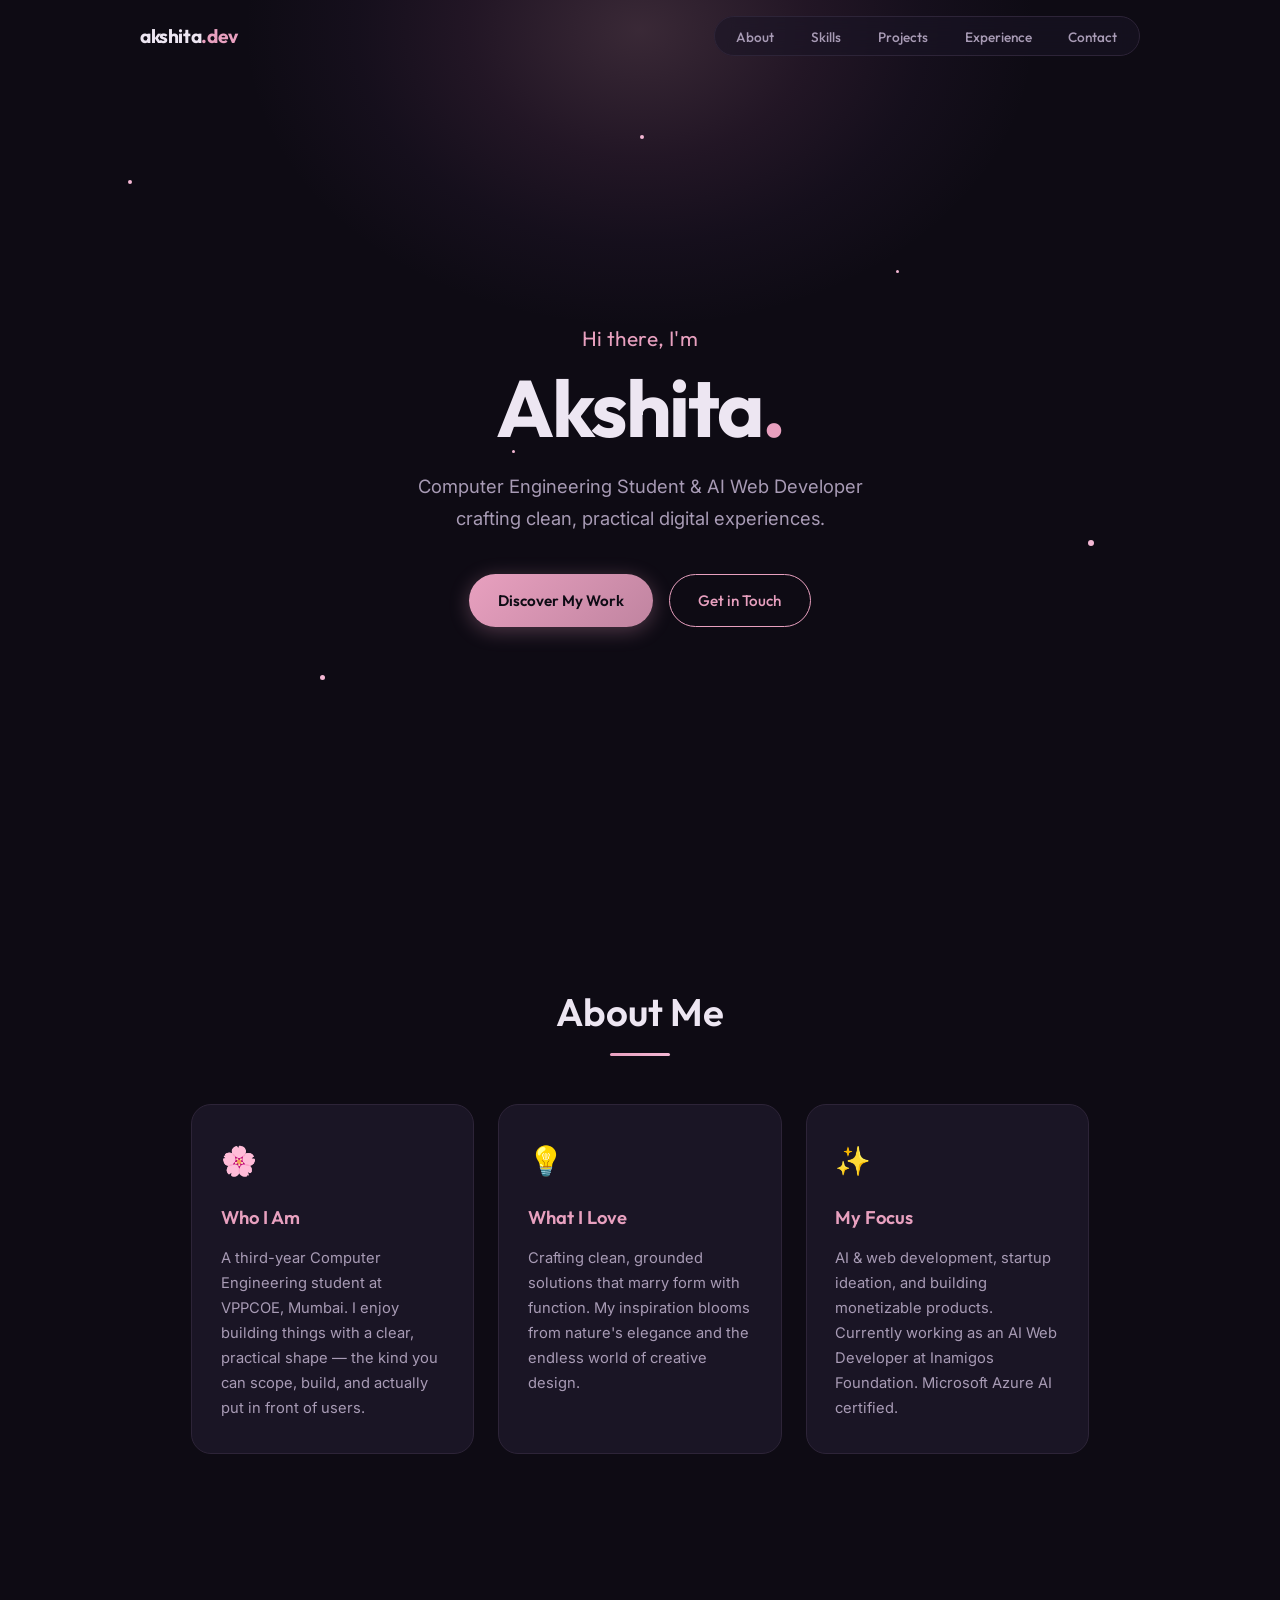
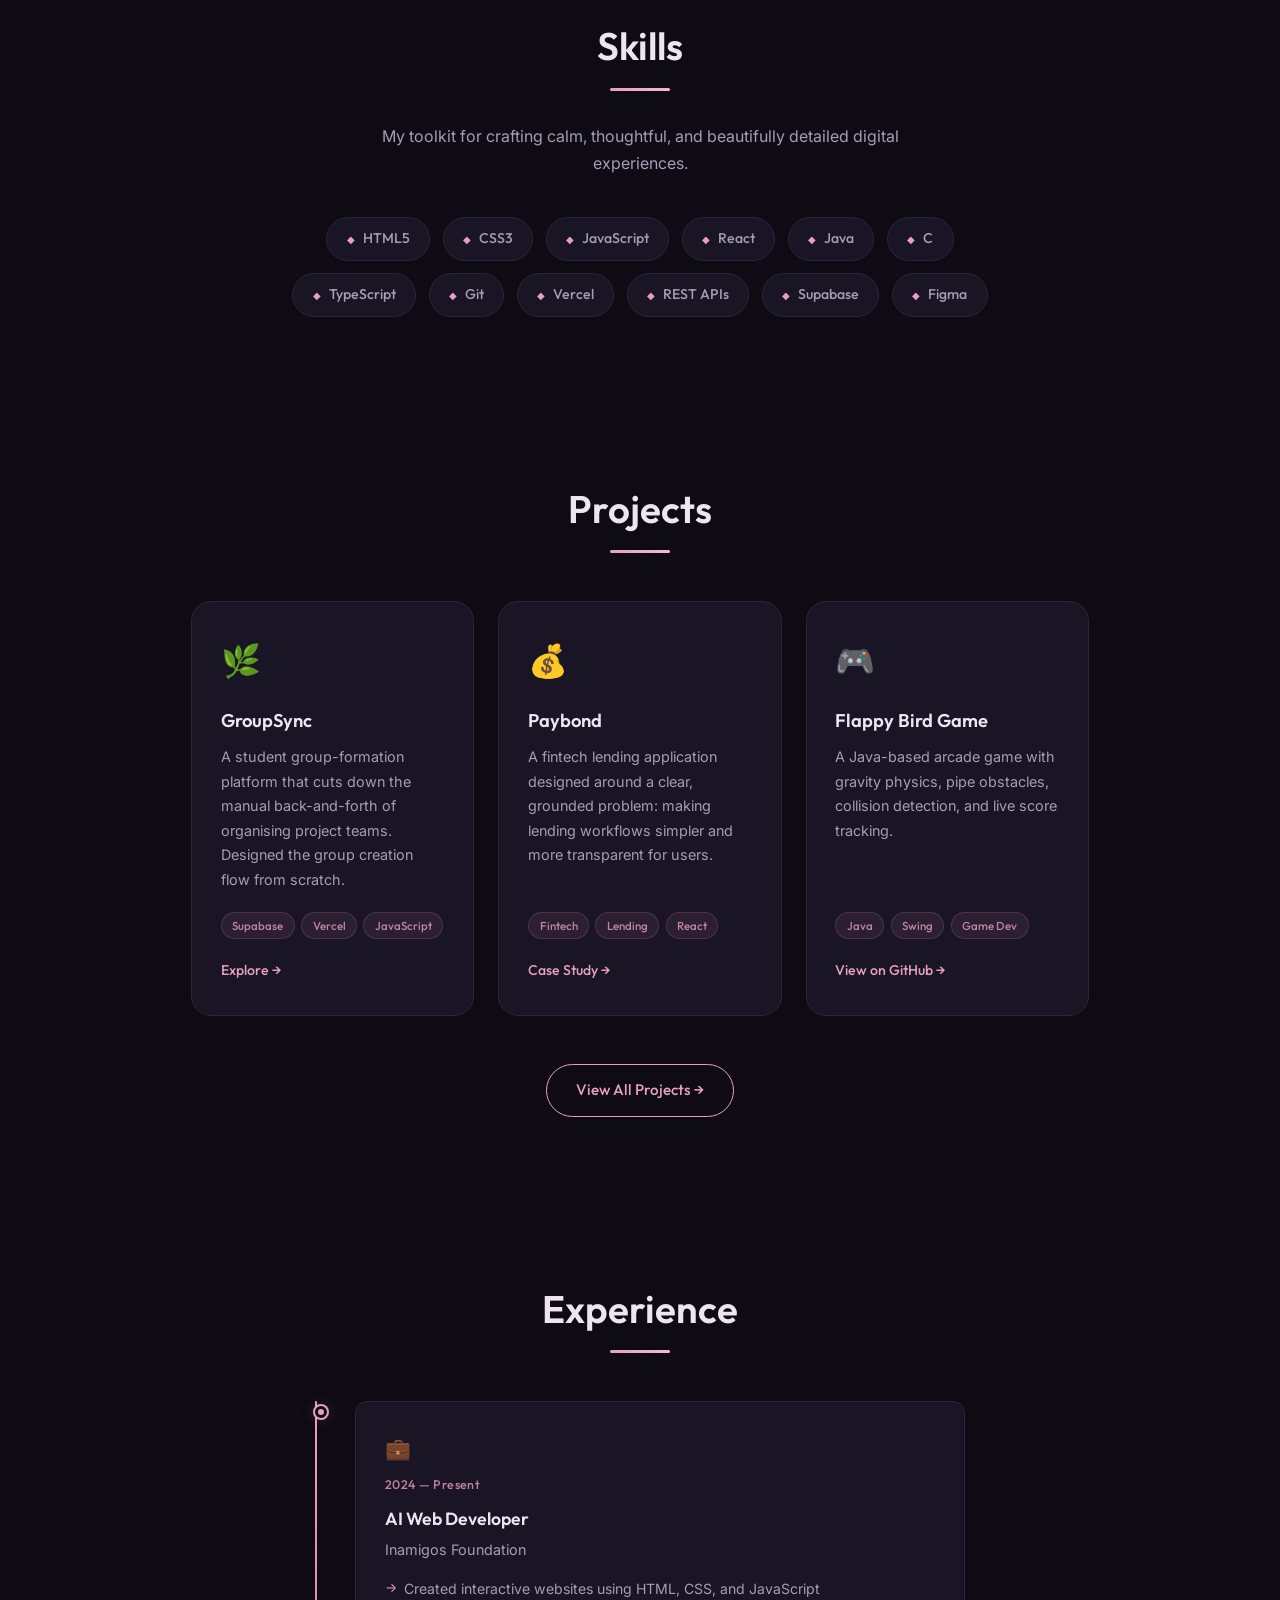
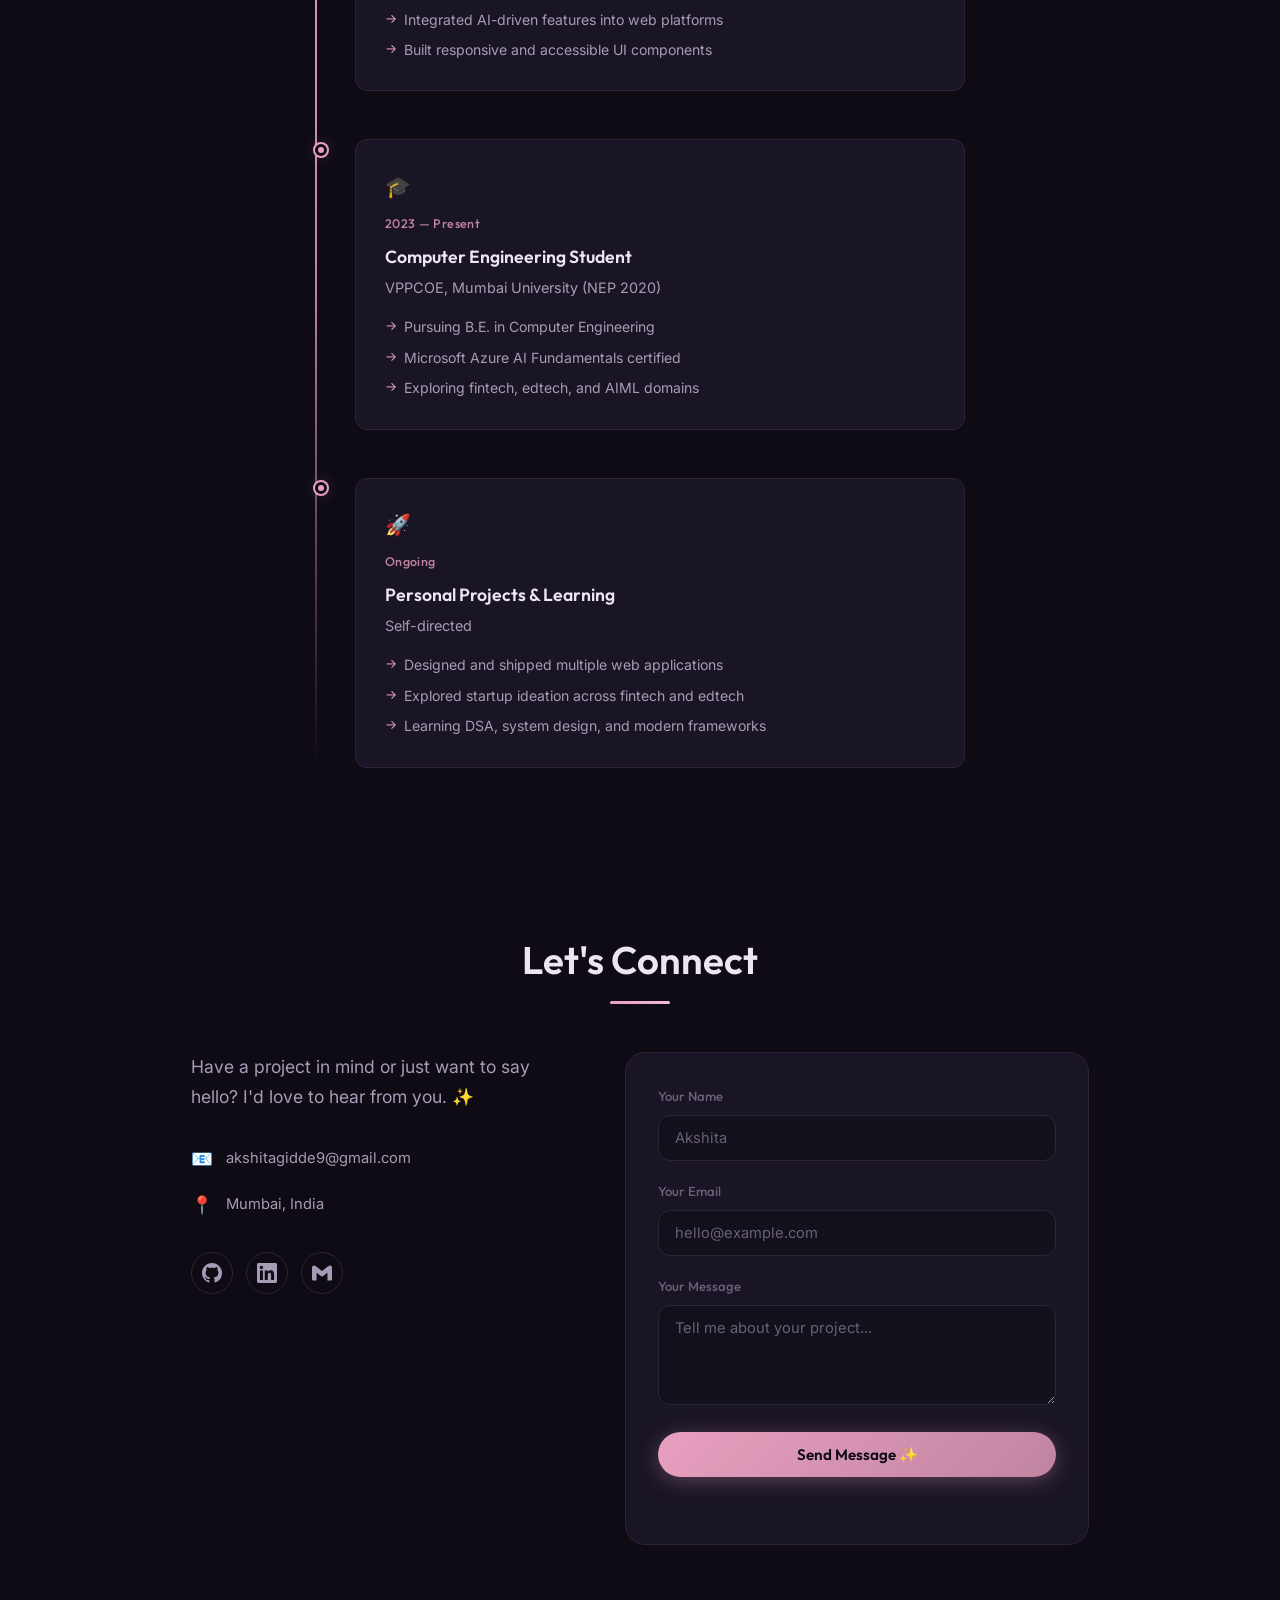
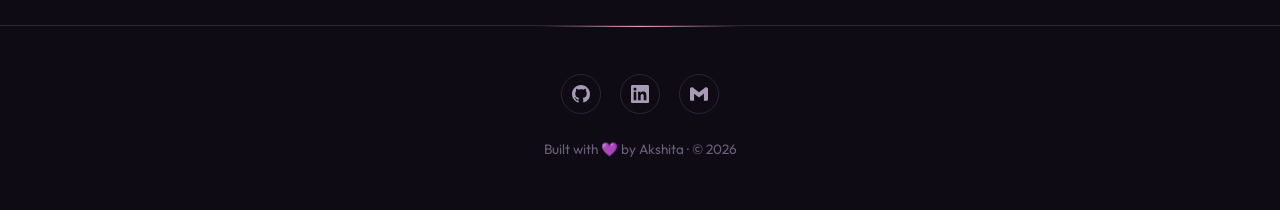
==== commit 2b03c2b5: "Added new skills" ====
--- a/HTML 5/index.html
+++ b/HTML 5/index.html
@@ -93,13 +93,10 @@
         <span class="skill-tag"><span class="skill-tag__icon">◆</span> CSS3</span>
         <span class="skill-tag"><span class="skill-tag__icon">◆</span> JavaScript</span>
         <span class="skill-tag"><span class="skill-tag__icon">◆</span> React</span>
-        <span class="skill-tag"><span class="skill-tag__icon">◆</span> Node.js</span>
-        <span class="skill-tag"><span class="skill-tag__icon">◆</span> Python</span>
         <span class="skill-tag"><span class="skill-tag__icon">◆</span> Java</span>
         <span class="skill-tag"><span class="skill-tag__icon">◆</span> C</span>
         <span class="skill-tag"><span class="skill-tag__icon">◆</span> TypeScript</span>
         <span class="skill-tag"><span class="skill-tag__icon">◆</span> Git</span>
-        <span class="skill-tag"><span class="skill-tag__icon">◆</span> MySQL</span>
         <span class="skill-tag"><span class="skill-tag__icon">◆</span> Vercel</span>
         <span class="skill-tag"><span class="skill-tag__icon">◆</span> REST APIs</span>
         <span class="skill-tag"><span class="skill-tag__icon">◆</span> Supabase</span>
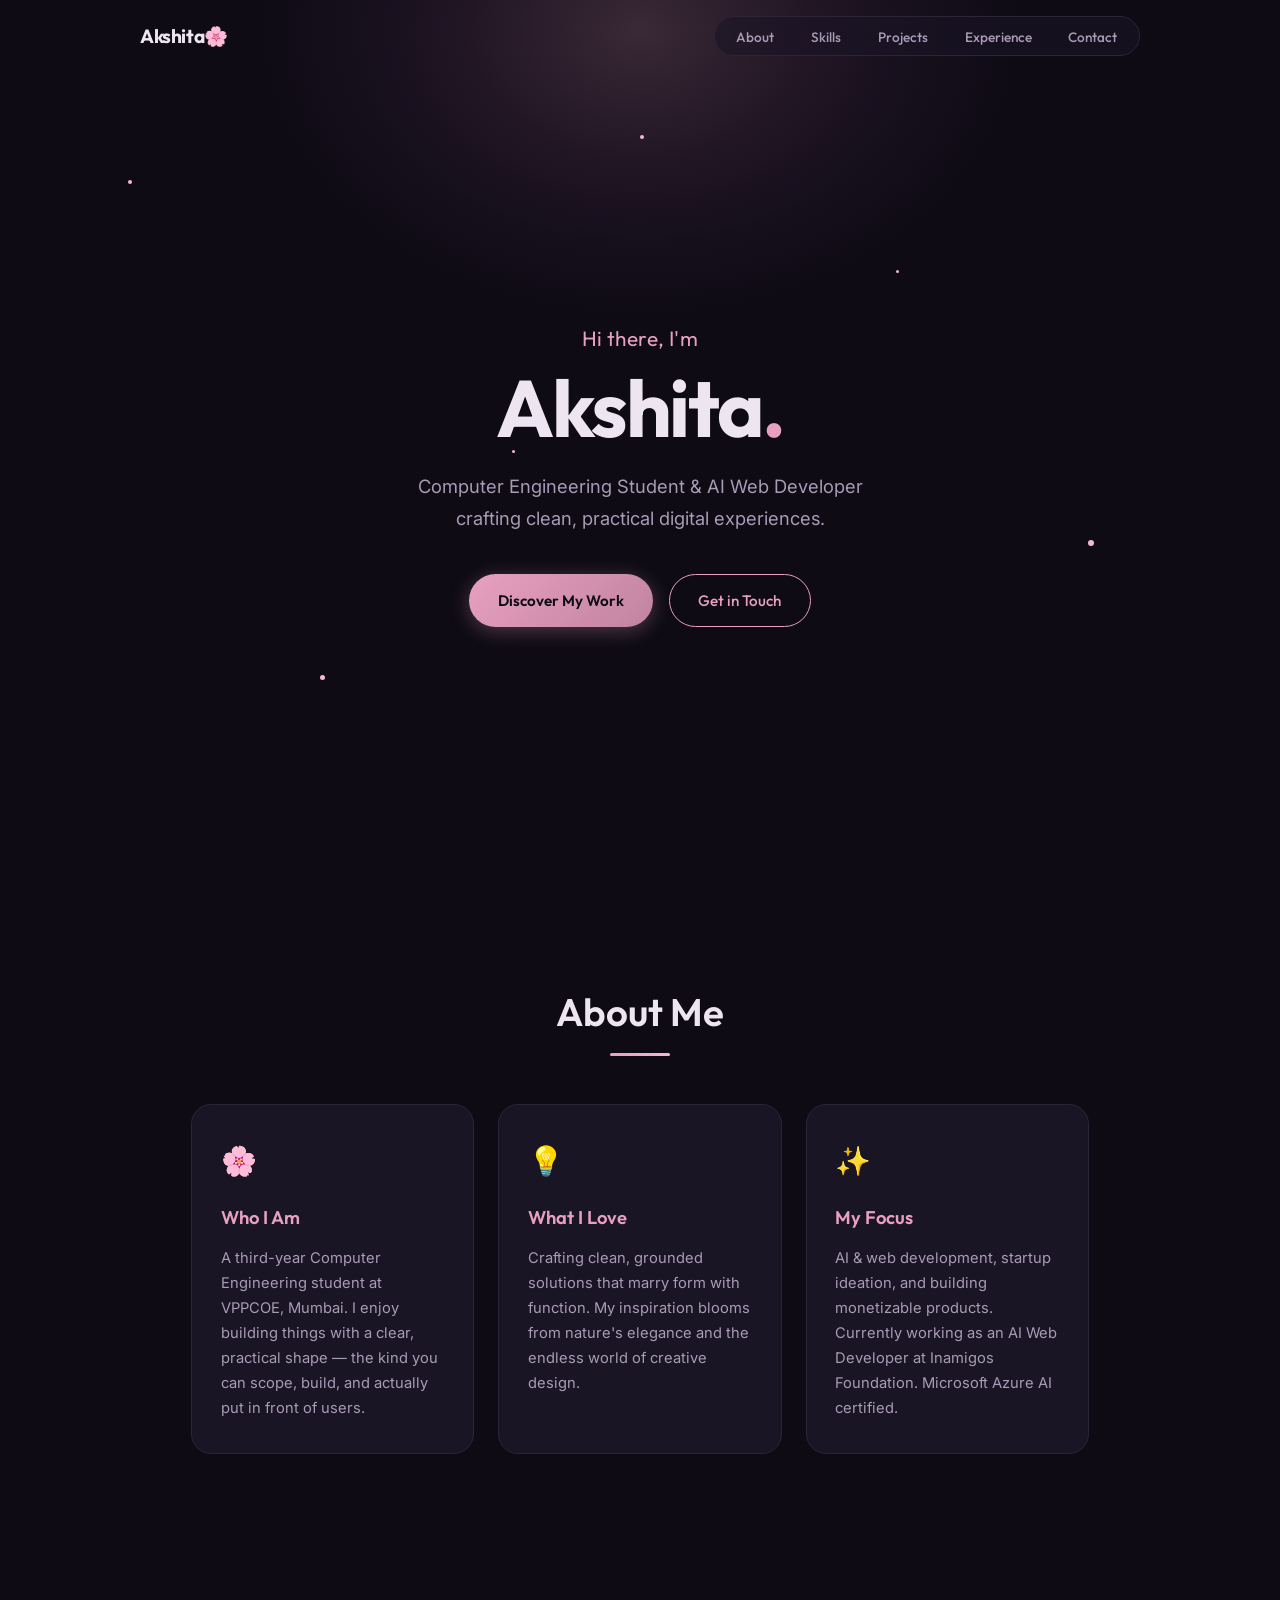
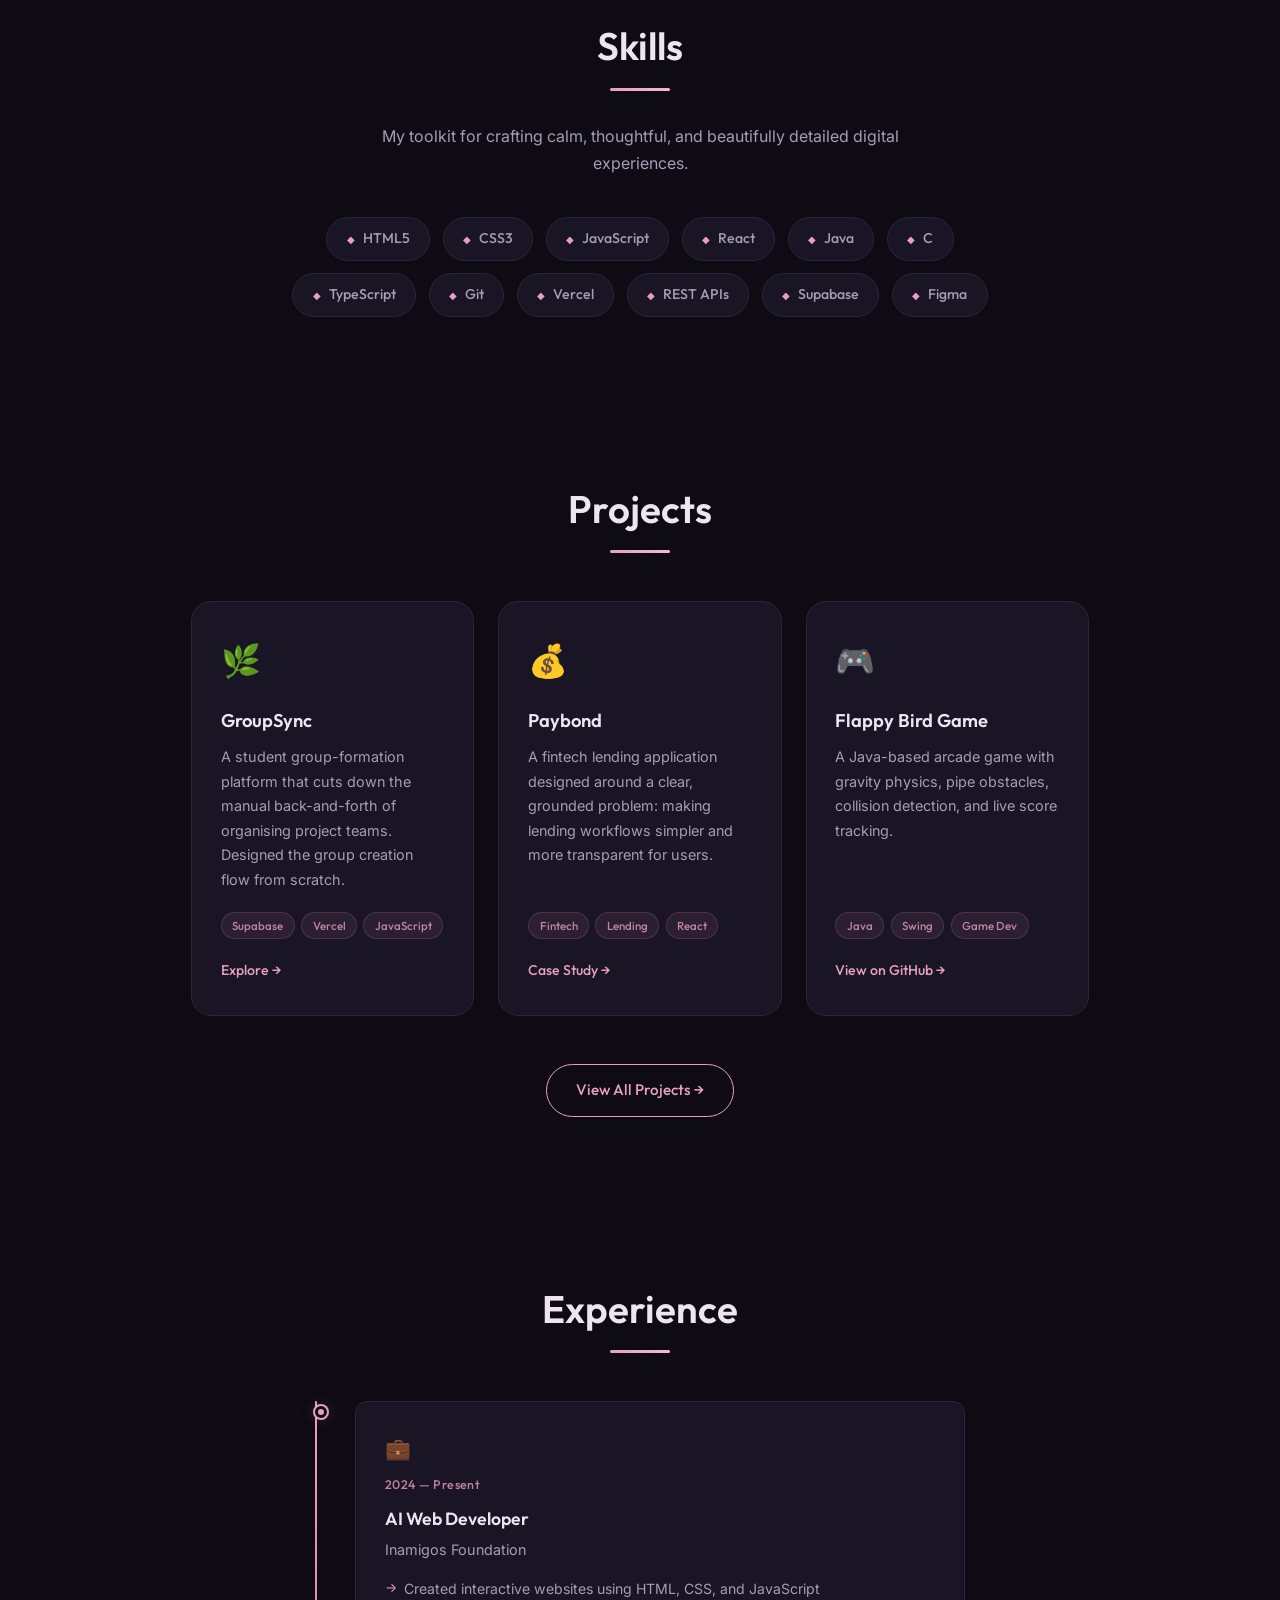
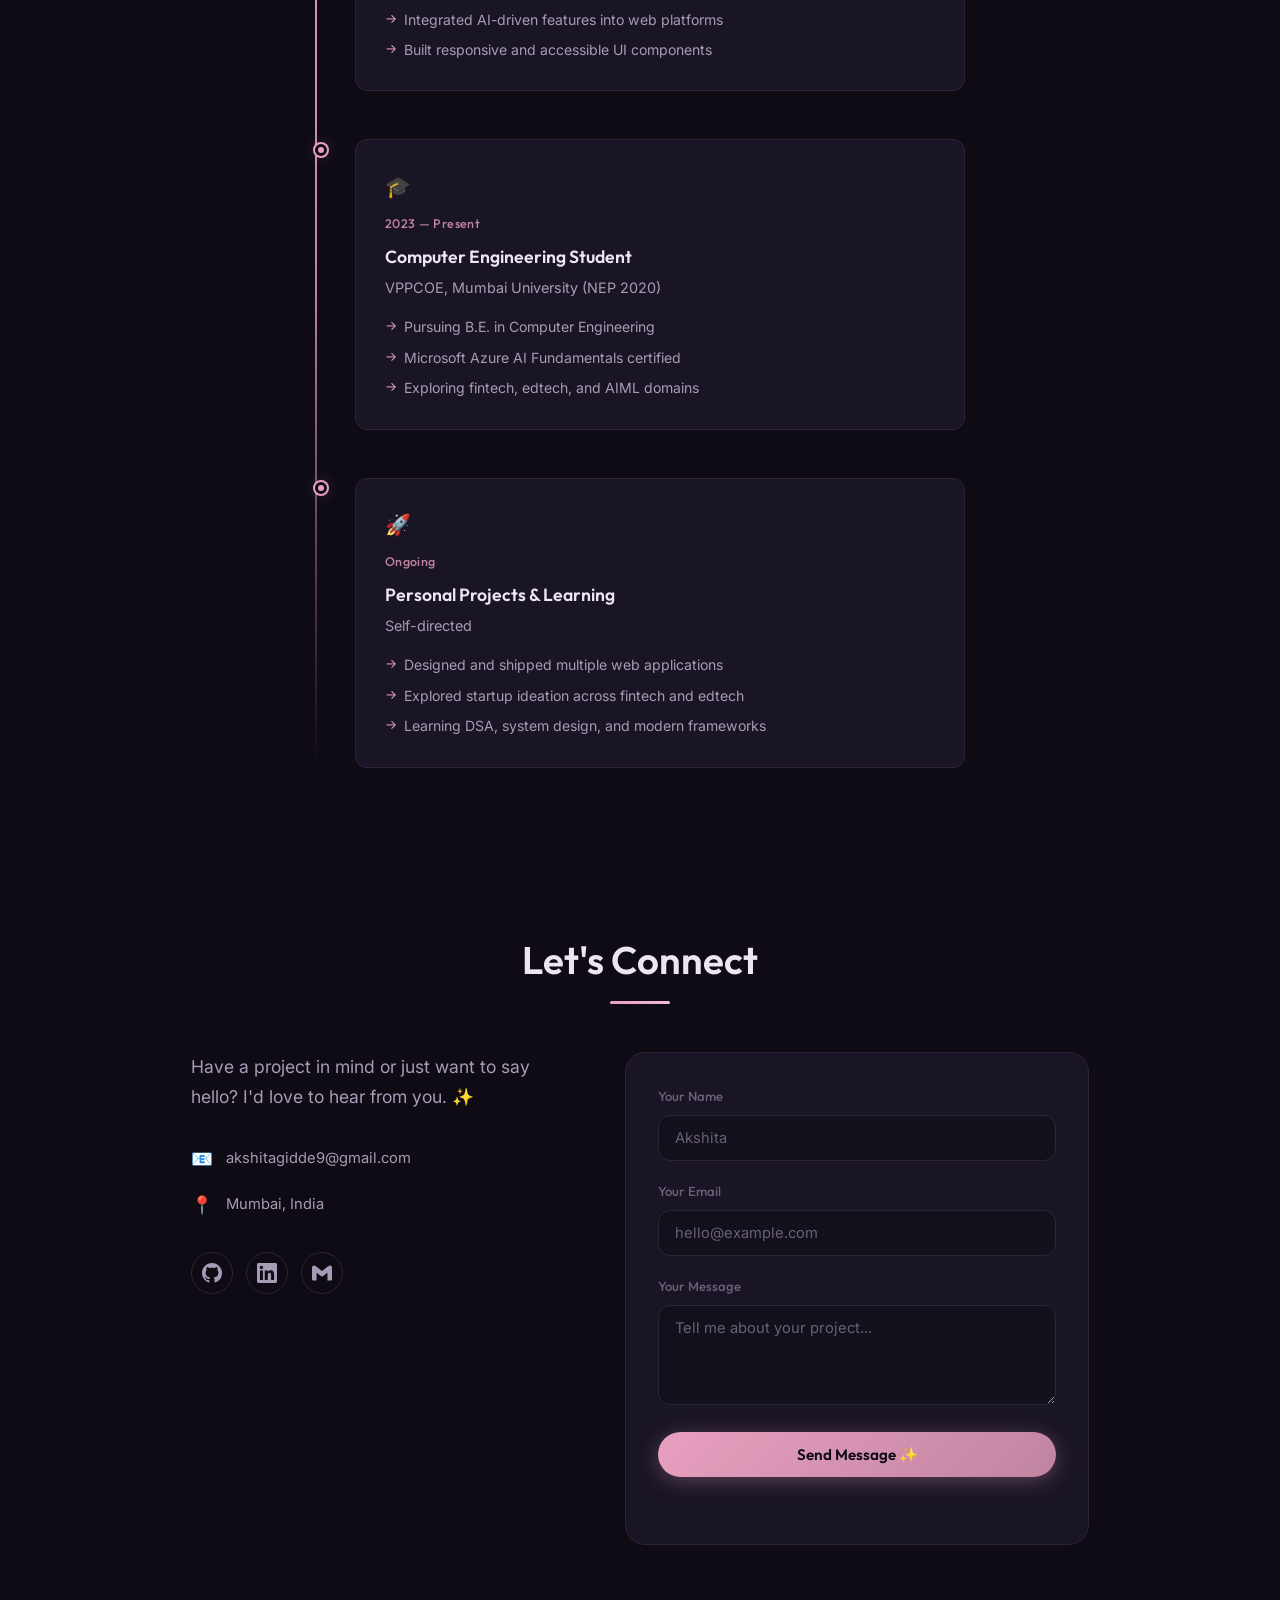
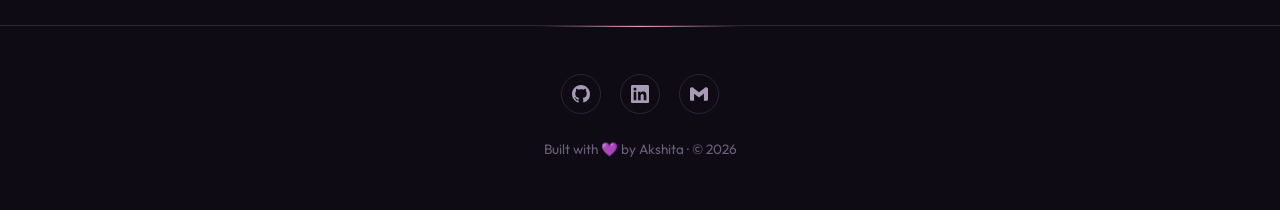
==== commit cc4cb5dc: "Added new emoji" ====
--- a/HTML 5/index.html
+++ b/HTML 5/index.html
@@ -23,7 +23,7 @@
   <!-- Navigation -->
   <nav class="nav" id="main-nav">
     <div class="nav__inner">
-      <a href="index.html" class="nav__brand">akshita<span>.dev</span></a>
+      <a href="index.html" class="nav__brand">Akshita🌸</a>
       <button class="nav__toggle" id="nav-toggle" aria-label="Toggle menu">
         <span></span><span></span><span></span>
       </button>
